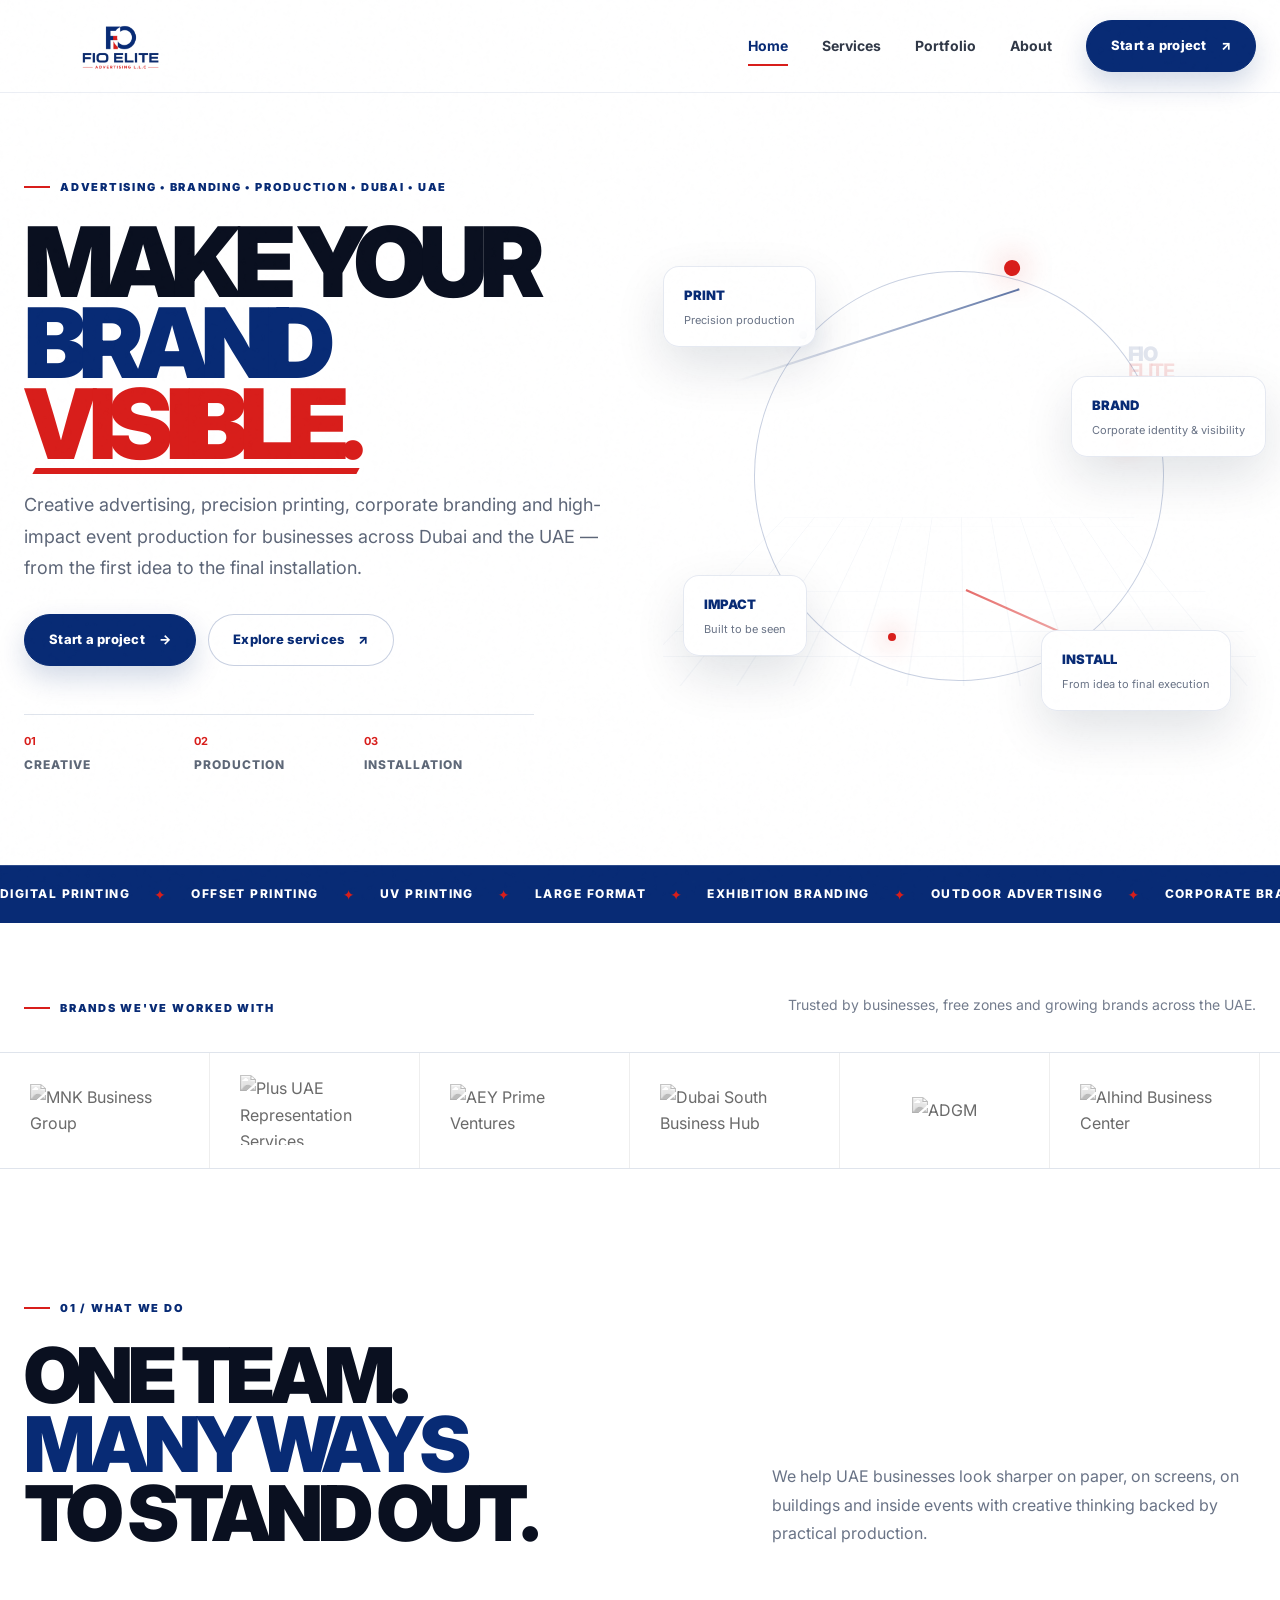
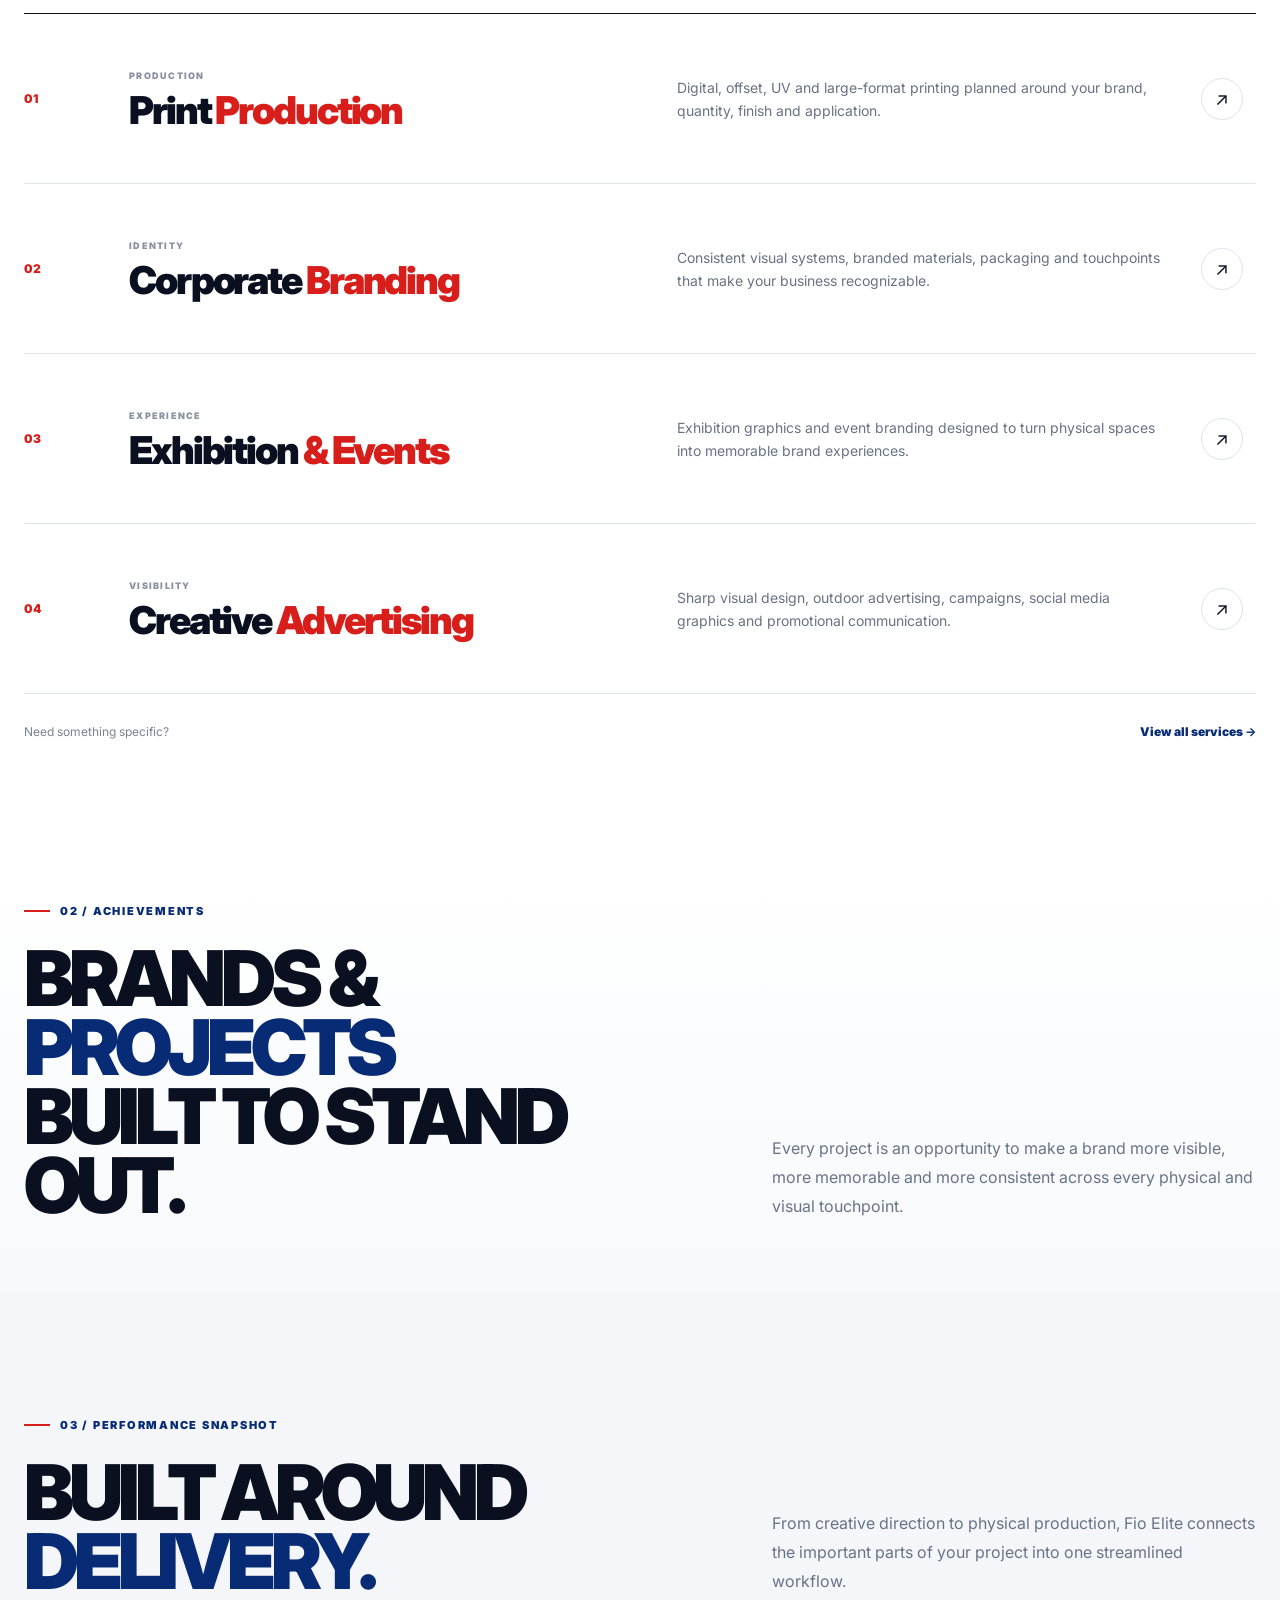
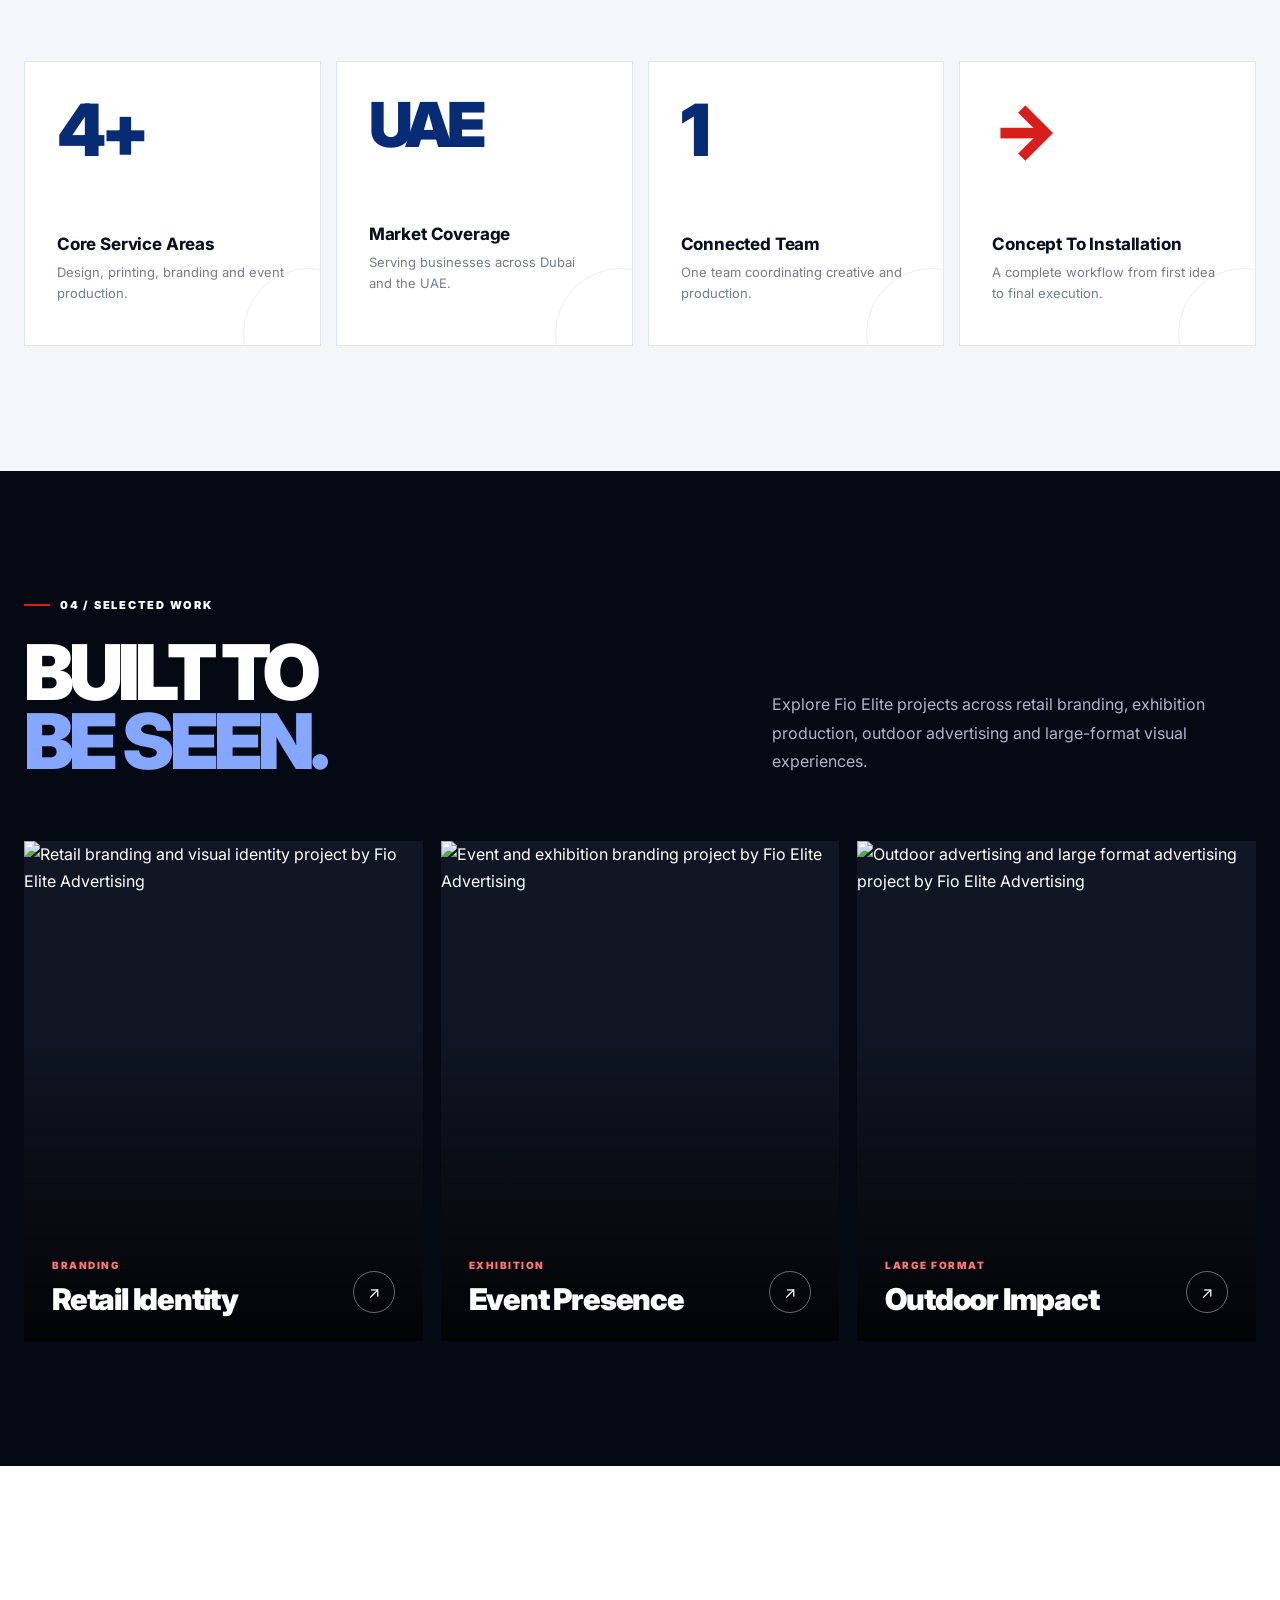
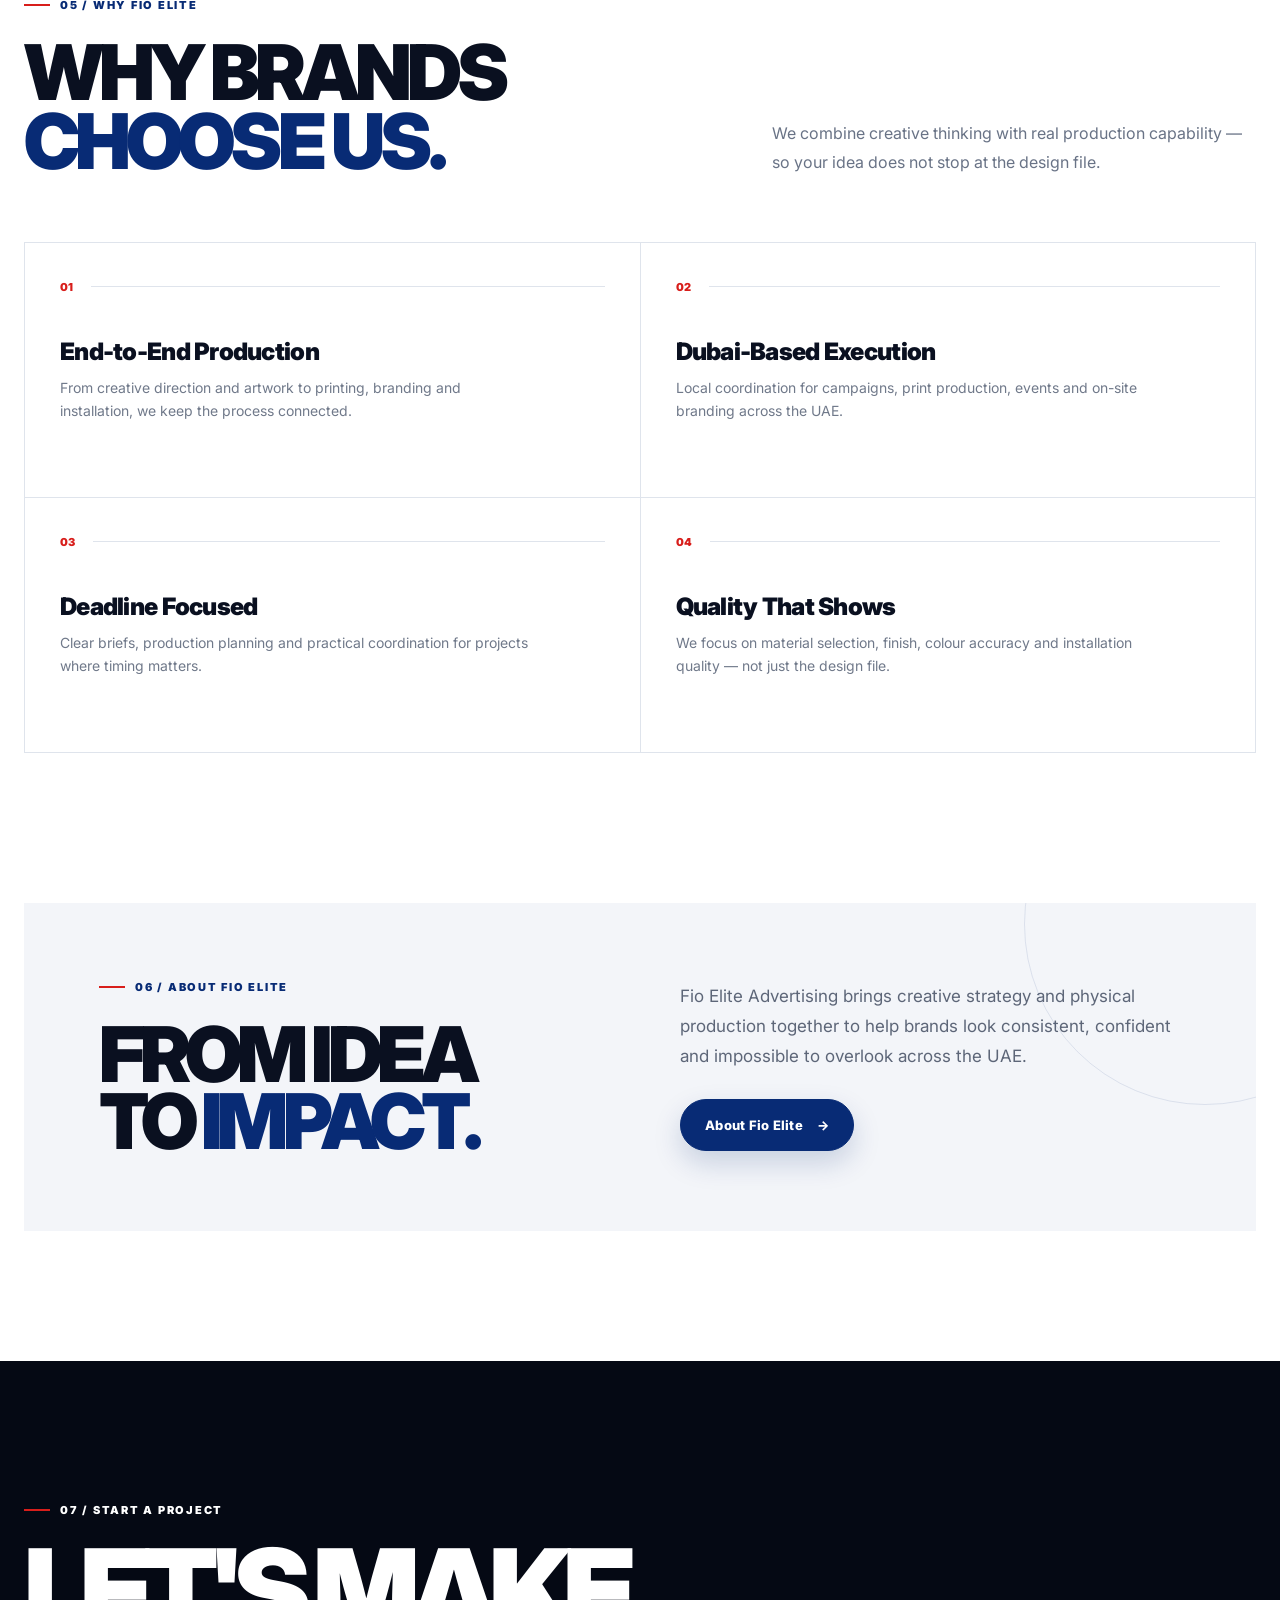
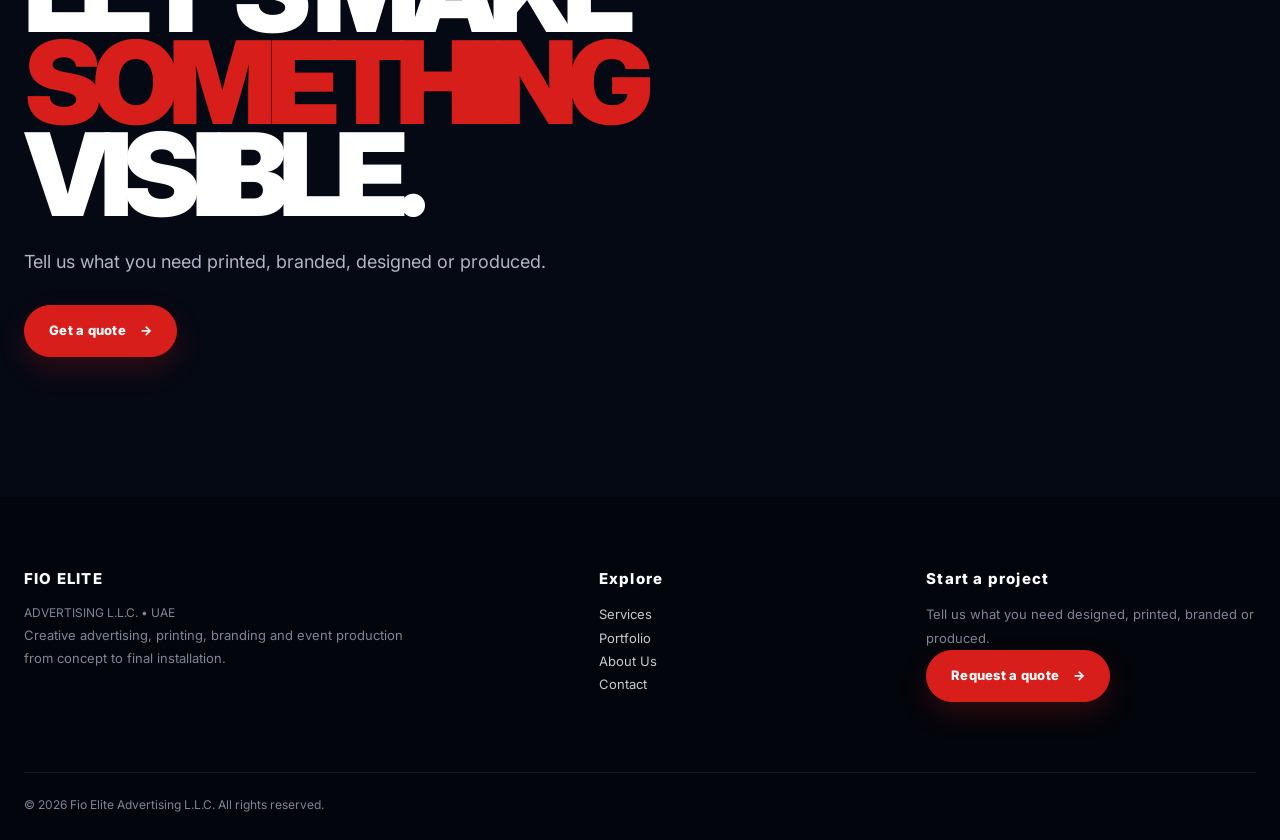
==== Fio-elite website/index.html @ 24b85be4 "Initial website upload" ====
<!doctype html>
<html lang="en">
<head>
  <meta charset="utf-8">
  <meta name="viewport" content="width=device-width, initial-scale=1">
  <title>Fio Elite Advertising | Advertising & Printing Agency in Dubai, UAE</title>
  <meta name="description" content="Fio Elite Advertising provides creative advertising, digital and offset printing, corporate branding, exhibition branding, large-format production and visual design across Dubai and the UAE.">
  <meta name="robots" content="index,follow">
  <link rel="canonical" href="https://www.fioelite.com/home.html">
  <meta property="og:type" content="website">
  <meta property="og:title" content="Fio Elite Advertising | Advertising & Printing Agency in Dubai, UAE">
  <meta property="og:description" content="Creative advertising, printing, corporate branding, exhibition branding and visual production across Dubai and the UAE.">
  <meta property="og:url" content="https://www.fioelite.com/home.html">
  <meta property="og:image" content="https://www.fioelite.com/assets/fio-elite-logo.png">
  <meta name="twitter:card" content="summary_large_image">
  <link rel="preconnect" href="https://fonts.googleapis.com">
  <link rel="preconnect" href="https://fonts.gstatic.com" crossorigin>
  <link href="https://fonts.googleapis.com/css2?family=Inter:wght@400;500;600;700;800;900&display=swap" rel="stylesheet">
  <link rel="stylesheet" href="css/style.css">

  <script type="application/ld+json">
  {
    "@context":"https://schema.org",
    "@type":"LocalBusiness",
    "name":"Fio Elite Advertising L.L.C.",
    "description":"Advertising, branding, printing and event production services for businesses in Dubai and across the UAE.",
    "image":"https://www.fioelite.com/assets/fio-elite-logo.png",
    "url":"https://www.fioelite.com",
    "address":{"@type":"PostalAddress","addressLocality":"Dubai","addressCountry":"AE"}
  }
  </script>
</head>

<body>
<div class="page-noise" aria-hidden="true"></div>

<header class="site-header">
  <div class="container nav">
    <a href="home.html" class="logo-link" aria-label="Fio Elite Advertising home">
      <img src="source/fio-elite-logo.png" class="logo" alt="Fio Elite Advertising L.L.C. logo" width="260" height="150">
    </a>

    <nav class="navlinks" aria-label="Main navigation">
      <a href="home.html" class="active">Home</a>
      <a href="services.html">Services</a>
      <a href="portfolio.html">Portfolio</a>
      <a href="about.html">About</a>
      <a class="btn btn-blue nav-cta" href="contact.html">Start a project <span>↗</span></a>
    </nav>

    <button class="menu" aria-label="Toggle navigation" aria-expanded="false">☰</button>
  </div>
</header>

<main>

<!-- HERO -->
<section class="hero container">
  <div class="hero-copy reveal">
    <div class="eyebrow"><span></span> Advertising • Branding • Production • Dubai • UAE</div>
    <h1>
      MAKE YOUR<br>
      <span class="word-blue">BRAND</span>
      <span class="word-red">VISIBLE.</span>
    </h1>
    <p class="lead">
      Creative advertising, precision printing, corporate branding and
      high-impact event production for businesses across Dubai and the UAE —
      from the first idea to the final installation.
    </p>
    <div class="actions">
      <a class="btn btn-blue" href="contact.html">Start a project <span>→</span></a>
      <a class="btn btn-outline" href="services.html">Explore services <span>↗</span></a>
    </div>
    <div class="hero-meta">
      <div><strong>01</strong><span>Creative</span></div>
      <div><strong>02</strong><span>Production</span></div>
      <div><strong>03</strong><span>Installation</span></div>
    </div>
  </div>

  <!-- Original hero visual structure from the supplied ZIP, with the blue orb removed -->
  <div class="hero-visual reveal" aria-label="Fio Elite advertising visual">
    <div class="hero-motion" aria-hidden="true">
      <span class="motion-grid"></span>
      <span class="motion-line line-a"></span>
      <span class="motion-line line-b"></span>
      <span class="motion-dot dot-a"></span>
      <span class="motion-dot dot-b"></span>
      <span class="motion-dot dot-c"></span>
      <span class="motion-word">FIO<br><b>ELITE</b></span>
    </div>
    <div class="ring"></div>
    <div class="float f1"><strong>PRINT</strong><small>Precision production</small></div>
    <div class="float f2"><strong>BRAND</strong><small>Corporate identity &amp; visibility</small></div>
    <div class="float f3"><strong>IMPACT</strong><small>Built to be seen</small></div>
    <div class="float f4"><strong>INSTALL</strong><small>From idea to final execution</small></div>
  </div>
</section>

<!-- MARQUEE -->
<div class="marquee" aria-hidden="true">
  <div class="track">
    Digital Printing <i>✦</i> Offset Printing <i>✦</i> UV Printing <i>✦</i>
    Large Format <i>✦</i> Exhibition Branding <i>✦</i> Outdoor Advertising <i>✦</i>
    Corporate Branding <i>✦</i> Creative Design <i>✦</i>
    Digital Printing <i>✦</i> Offset Printing <i>✦</i> UV Printing <i>✦</i>
    Large Format <i>✦</i> Exhibition Branding <i>✦</i> Outdoor Advertising <i>✦</i>
    Corporate Branding <i>✦</i> Creative Design <i>✦</i>
  </div>
</div>

<!-- CLIENT LOGOS -->
<section class="clients-section">
  <div class="container">
    <div class="clients-heading reveal">
      <div class="eyebrow"><span></span> Brands we've worked with</div>
      <p>Trusted by businesses, free zones and growing brands across the UAE.</p>
    </div>
  </div>

  <div class="logo-marquee">
    <div class="logo-track">
      <div class="client-logo"><img src="assets/logos/Mnk-business.png" alt="MNK Business Group"></div>
      <div class="client-logo"><img src="assets/logos/Plus-uae.png" alt="Plus UAE Representation Services"></div>
      <div class="client-logo"><img src="assets/logos/prime-ventures.png" alt="AEY Prime Ventures"></div>
      <div class="client-logo"><img src="assets/logos/South-Hub.png" alt="Dubai South Business Hub"></div>
      <div class="client-logo"><img src="assets/logos/adgm.png" alt="ADGM"></div>
      <div class="client-logo"><img src="assets/logos/alhind.png" alt="Alhind Business Center"></div>
      <div class="client-logo"><img src="assets/logos/Altawar.png" alt="Shams Altawar Business Services"></div>
      <div class="client-logo"><img src="assets/logos/Anc.webp" alt="Ajman Nuventures Center Free Zone"></div>
      <div class="client-logo"><img src="assets/logos/Alpha.webp" alt="Alpha Vision Project Management"></div>
      <div class="client-logo"><img src="assets/logos/jafza.jpeg" alt="Jebel Ali Free Zone"></div>
      <div class="client-logo"><img src="assets/logos/KNZ-Solutions.jpg" alt="KNZ Solutions"></div>

      <!-- Duplicate for seamless animation -->
      <div class="client-logo"><img src="assets/logos/Mnk-business.png" alt=""></div>
      <div class="client-logo"><img src="assets/logos/Plus-uae.png" alt=""></div>
      <div class="client-logo"><img src="assets/logos/prime-ventures.png" alt=""></div>
      <div class="client-logo"><img src="assets/logos/South-Hub.png" alt=""></div>
      <div class="client-logo"><img src="assets/logos/adgm.png" alt=""></div>
      <div class="client-logo"><img src="assets/logos/alhind.png" alt=""></div>
      <div class="client-logo"><img src="assets/logos/Altawar.png" alt=""></div>
      <div class="client-logo"><img src="assets/logos/Anc.webp" alt=""></div>
      <div class="client-logo"><img src="assets/logos/Alpha.webp" alt=""></div>
      <div class="client-logo"><img src="assets/logos/jafza.jpeg" alt=""></div>
      <div class="client-logo"><img src="assets/logos/KNZ-Solutions.jpg" alt=""></div>
    </div>
  </div>
</section>

<!-- SERVICES -->
<section class="services-section container section-space">
  <div class="section-head reveal">
    <div>
      <div class="eyebrow"><span></span> 01 / What we do</div>
      <h2>ONE TEAM.<br><span class="blue">MANY WAYS</span><br>TO STAND OUT.</h2>
    </div>
    <p>We help UAE businesses look sharper on paper, on screens, on buildings and inside events with creative thinking backed by practical production.</p>
  </div>

  <div class="services-list">
    <a class="service-row reveal" href="services.html">
      <span class="service-number">01</span>
      <div class="service-title"><small>Production</small><h3>Print <em>Production</em></h3></div>
      <p>Digital, offset, UV and large-format printing planned around your brand, quantity, finish and application.</p>
      <span class="service-arrow">↗</span>
    </a>
    <a class="service-row reveal" href="services.html">
      <span class="service-number">02</span>
      <div class="service-title"><small>Identity</small><h3>Corporate <em>Branding</em></h3></div>
      <p>Consistent visual systems, branded materials, packaging and touchpoints that make your business recognizable.</p>
      <span class="service-arrow">↗</span>
    </a>
    <a class="service-row reveal" href="services.html">
      <span class="service-number">03</span>
      <div class="service-title"><small>Experience</small><h3>Exhibition <em>& Events</em></h3></div>
      <p>Exhibition graphics and event branding designed to turn physical spaces into memorable brand experiences.</p>
      <span class="service-arrow">↗</span>
    </a>
    <a class="service-row reveal" href="services.html">
      <span class="service-number">04</span>
      <div class="service-title"><small>Visibility</small><h3>Creative <em>Advertising</em></h3></div>
      <p>Sharp visual design, outdoor advertising, campaigns, social media graphics and promotional communication.</p>
      <span class="service-arrow">↗</span>
    </a>
  </div>

  <div class="services-bottom reveal">
    <span>Need something specific?</span>
    <a href="services.html">View all services <strong>→</strong></a>
  </div>
</section>

<!-- ACHIEVEMENTS -->
<section class="achievements-section">
  <div class="container">
    <div class="section-head achievement-heading reveal">
      <div>
        <div class="eyebrow"><span></span> 02 / Achievements</div>
        <h2>BRANDS &<br><span class="blue">PROJECTS</span><br>BUILT TO STAND OUT.</h2>
      </div>
      <p>Every project is an opportunity to make a brand more visible, more memorable and more consistent across every physical and visual touchpoint.</p>
    </div>
  </div>
</section>

<!-- PERFORMANCE -->
<section class="performance-section">
  <div class="container">
    <div class="performance-title reveal">
      <div>
        <div class="eyebrow"><span></span> 03 / Performance Snapshot</div>
        <h2>BUILT AROUND<br><span class="blue">DELIVERY.</span></h2>
      </div>
      <p>From creative direction to physical production, Fio Elite connects the important parts of your project into one streamlined workflow.</p>
    </div>

    <div class="performance-grid">
      <article class="stat-card reveal"><span class="stat-number" data-target="4" data-suffix="+">0</span><h3>Core Service Areas</h3><p>Design, printing, branding and event production.</p></article>
      <article class="stat-card reveal"><span class="stat-number text-stat">UAE</span><h3>Market Coverage</h3><p>Serving businesses across Dubai and the UAE.</p></article>
      <article class="stat-card reveal"><span class="stat-number" data-target="1">0</span><h3>Connected Team</h3><p>One team coordinating creative and production.</p></article>
      <article class="stat-card reveal"><span class="stat-number arrow-stat">→</span><h3>Concept To Installation</h3><p>A complete workflow from first idea to final execution.</p></article>
    </div>
  </div>
</section>

<!-- SELECTED WORK -->
<section class="dark selected-work-section">
  <div class="container">
    <div class="section-head reveal">
      <div>
        <div class="eyebrow red-eyebrow"><span></span> 04 / Selected work</div>
        <h2>BUILT TO<br><span class="light-blue">BE SEEN.</span></h2>
      </div>
      <p>Explore Fio Elite projects across retail branding, exhibition production, outdoor advertising and large-format visual experiences.</p>
    </div>

    <div class="grid-3">
      <a class="work work-image reveal" href="portfolio.html">
        <img src="assets/Reatail identity.jpg" alt="Retail branding and visual identity project by Fio Elite Advertising" loading="lazy">
        <div class="work-content"><small>Branding</small><h3>Retail Identity</h3><span>↗</span></div>
      </a>
      <a class="work work-image reveal" href="portfolio.html">
        <img src="assets/event presence.jpg" alt="Event and exhibition branding project by Fio Elite Advertising" loading="lazy">
        <div class="work-content"><small>Exhibition</small><h3>Event Presence</h3><span>↗</span></div>
      </a>
      <a class="work work-image reveal" href="portfolio.html">
        <img src="assets/out door presence.jpg" alt="Outdoor advertising and large format advertising project by Fio Elite Advertising" loading="lazy">
        <div class="work-content"><small>Large Format</small><h3>Outdoor Impact</h3><span>↗</span></div>
      </a>
    </div>
  </div>
</section>

<!-- WHY -->
<section class="why-section">
  <div class="container">
    <div class="section-head reveal">
      <div>
        <div class="eyebrow"><span></span> 05 / Why Fio Elite</div>
        <h2>WHY BRANDS<br><span class="blue">CHOOSE US.</span></h2>
      </div>
      <p>We combine creative thinking with real production capability — so your idea does not stop at the design file.</p>
    </div>

    <div class="why-grid">
      <article class="why-card reveal"><div class="why-top"><span class="why-index">01</span><span class="why-line"></span></div><h3>End-to-End Production</h3><p>From creative direction and artwork to printing, branding and installation, we keep the process connected.</p></article>
      <article class="why-card reveal"><div class="why-top"><span class="why-index">02</span><span class="why-line"></span></div><h3>Dubai-Based Execution</h3><p>Local coordination for campaigns, print production, events and on-site branding across the UAE.</p></article>
      <article class="why-card reveal"><div class="why-top"><span class="why-index">03</span><span class="why-line"></span></div><h3>Deadline Focused</h3><p>Clear briefs, production planning and practical coordination for projects where timing matters.</p></article>
      <article class="why-card reveal"><div class="why-top"><span class="why-index">04</span><span class="why-line"></span></div><h3>Quality That Shows</h3><p>We focus on material selection, finish, colour accuracy and installation quality — not just the design file.</p></article>
    </div>
  </div>
</section>

<!-- ABOUT -->
<section class="container about-section">
  <div class="about-band">
    <div class="reveal">
      <div class="eyebrow"><span></span> 06 / About Fio Elite</div>
      <h2>FROM IDEA<br>TO <span class="blue">IMPACT.</span></h2>
    </div>
    <div class="reveal">
      <p class="lead">Fio Elite Advertising brings creative strategy and physical production together to help brands look consistent, confident and impossible to overlook across the UAE.</p>
      <a class="btn btn-blue" href="about.html">About Fio Elite <span>→</span></a>
    </div>
  </div>
</section>

<!-- CTA -->
<section class="dark final-cta">
  <div class="container reveal">
    <div class="eyebrow red-eyebrow"><span></span> 07 / Start a project</div>
    <h2>LET'S MAKE<br><span class="red">SOMETHING</span><br>VISIBLE.</h2>
    <p class="lead">Tell us what you need printed, branded, designed or produced.</p>
    <a class="btn btn-red" href="contact.html">Get a quote <span>→</span></a>
  </div>
</section>

</main>

<footer>
  <div class="container foot">
    <div>
      <h3>FIO ELITE</h3>
      <div class="muted">ADVERTISING L.L.C. • UAE</div>
      <p class="muted">Creative advertising, printing, branding and event production from concept to final installation.</p>
    </div>
    <div>
      <h3>Explore</h3>
      <p>
        <a href="services.html">Services</a><br>
        <a href="portfolio.html">Portfolio</a><br>
        <a href="about.html">About Us</a><br>
        <a href="contact.html">Contact</a>
      </p>
    </div>
    <div>
      <h3>Start a project</h3>
      <p class="muted">Tell us what you need designed, printed, branded or produced.</p>
      <a class="btn btn-red" href="contact.html">Request a quote <span>→</span></a>
    </div>
  </div>
  <div class="container footer-bottom">
    <div class="muted">© 2026 Fio Elite Advertising L.L.C. All rights reserved.</div>
  </div>
</footer>

<script src="js/main.js"></script>
</body>
</html>
---- Fio-elite website/css/style.css ----
/* =========================================================
   FIO ELITE ADVERTISING — GLOBAL DESIGN SYSTEM
   This file is the single source of truth for brand colors,
   typography, buttons, header, footer, container width and
   spacing. It is loaded first on every page of the site.
   Page-specific stylesheets (about.css, portfolio.css,
   services.css, contact.css) add ONLY layout that is unique
   to that page and must not redeclare tokens, reset, header,
   nav, buttons or footer — all of that lives here so every
   page looks and behaves like the same website.
   Brand reference: Home page.
========================================================= */


/* =========================================================
   DESIGN TOKENS
========================================================= */

:root{

  /* ---- brand colors (sourced from the Home page) ---- */
  --blue:#082B75;          /* primary */
  --blue-2:#0d3c98;        /* primary hover / darker */
  --red:#D81E1B;           /* secondary / accent */
  --red-2:#b81613;         /* secondary hover / darker */
  --ink:#0a1020;           /* body text */
  --muted:#687083;         /* muted / secondary text */
  --line:#dfe4ec;          /* borders / dividers */
  --soft:#f5f7fb;          /* light section background */
  --white:#fff;
  --dark:#050914;          /* dark section / footer background */

  /* ---- layout ---- */
  --max:1240px;             /* container width */
  --radius:22px;            /* card radius */
  --radius-pill:999px;      /* button / pill radius */
  --ease:cubic-bezier(.2,.8,.2,1);
  --shadow:0 25px 70px rgba(8,43,117,.13);

  /* ---- aliases used by the page-specific stylesheets —
     do not remove: about.css / portfolio.css / services.css
     reference these names ---- */
  --navy:var(--dark);
  --paper:var(--soft);
  --container:var(--max);

  /* ---- named tokens (design-system spec) ---- */
  --primary-color:var(--blue);
  --secondary-color:var(--red);
  --accent-color:var(--red);
  --text-color:var(--ink);
  --muted-color:var(--muted);
  --background-color:var(--white);
  --border-color:var(--line);
  --container-width:var(--max);
  --button-radius:var(--radius-pill);

  /* ---- typography ---- */
  --font-family:Inter,ui-sans-serif,system-ui,-apple-system,BlinkMacSystemFont,"Segoe UI",sans-serif;

  /* Fluid clamp() is used instead of fixed breakpoint swaps so
     type scales smoothly between the desktop and mobile figures
     below, rather than jumping at one pixel value. */
  --font-h1-desktop:clamp(62px,7.6vw,112px);
  --font-h2-desktop:clamp(44px,6vw,82px);
  --font-h3-desktop:24px;
  --font-h1-mobile:clamp(46px,15vw,62px);
  --font-h2-mobile:clamp(34px,11vw,44px);
  --font-h3-mobile:21px;

  --font-body:16px;
  --font-body-mobile:15px;
  --font-lead:18px;

  --font-weight-heading:900;
  --font-weight-subhead:750;
  --font-weight-body:400;
  --font-weight-button:800;
}


/* =========================================================
   RESET
========================================================= */

*{box-sizing:border-box}
html{scroll-behavior:smooth}
body{
  margin:0;
  font-family:var(--font-family);
  font-size:var(--font-body);
  font-weight:var(--font-weight-body);
  color:var(--text-color);
  background:#fff;
  line-height:1.65;
  overflow-x:hidden;
}
body:has(.navlinks.open){overflow:hidden}
img{max-width:100%;display:block}
a{color:inherit;text-decoration:none}
button{font:inherit}


/* =========================================================
   BASE TYPOGRAPHY
   Applies everywhere a heading or paragraph has no more
   specific component class, so every page — including ones
   with light custom CSS — inherits the same type hierarchy.
========================================================= */

h1,h2,h3,h4,h5,h6{margin:0 0 .3em;font-weight:var(--font-weight-heading);line-height:.95;letter-spacing:-.03em}
h1{font-size:var(--font-h1-desktop)}
h2{font-size:var(--font-h2-desktop)}
h3{font-size:var(--font-h3-desktop);font-weight:var(--font-weight-subhead);letter-spacing:-.01em}
p{margin:0 0 1em;color:var(--text-color)}
@media(max-width:760px){
  h1{font-size:var(--font-h1-mobile)}
  h2{font-size:var(--font-h2-mobile)}
  h3{font-size:var(--font-h3-mobile)}
  body{font-size:var(--font-body-mobile)}
}


/* =========================================================
   CONTAINER
========================================================= */

.container{width:min(calc(100% - 48px),var(--max));margin:auto}
.page-noise{
  position:fixed;inset:0;pointer-events:none;z-index:9999;opacity:.025;
  background-image:url("data:image/svg+xml,%3Csvg viewBox='0 0 180 180' xmlns='http://www.w3.org/2000/svg'%3E%3Cfilter id='n'%3E%3CfeTurbulence type='fractalNoise' baseFrequency='.8' numOctaves='3' stitchTiles='stitch'/%3E%3C/filter%3E%3Crect width='100%25' height='100%25' filter='url(%23n)' opacity='.35'/%3E%3C/svg%3E");
}


/* =========================================================
   HEADER / NAVIGATION
   Identical on every page: 92px height, same logo size, same
   link styling, same "Start a project" CTA, same mobile menu.
========================================================= */

.site-header{
  position:relative;z-index:100;
  background:rgba(255,255,255,.88);
  backdrop-filter:blur(16px);
  border-bottom:1px solid rgba(8,43,117,.08);
}
.nav{height:92px;display:flex;align-items:center;justify-content:space-between;gap:30px}
.logo-link,.nav>a:first-child{display:flex;align-items:center}
.logo{width:190px;height:auto;object-fit:contain}
.navlinks{display:flex;align-items:center;gap:34px;font-size:14px;font-weight:700}
.navlinks>a:not(.btn){position:relative;padding:10px 0;color:#303847}
.navlinks>a:not(.btn)::after{
  content:"";position:absolute;left:0;bottom:2px;width:0;height:2px;
  background:var(--red);transition:.35s var(--ease)
}
.navlinks>a:not(.btn):hover::after,
.navlinks>a.active::after,
.navlinks>a[aria-current="page"]::after{width:100%}
.navlinks>a.active,
.navlinks>a[aria-current="page"]{color:var(--blue)}
.menu{display:none;border:0;background:none;font-size:28px;color:var(--blue);cursor:pointer}
/* Legacy 3-span hamburger markup (used on a couple of pages) rendered the same way as the ☰ glyph */
.menu span{display:block;width:22px;height:2px;margin:5px 0;background:var(--blue)}


/* =========================================================
   BUTTONS
   One button system, reused everywhere: .btn + a color
   modifier. Same height, padding, radius, weight and motion
   on every page.
========================================================= */

.btn{
  display:inline-flex;align-items:center;justify-content:center;gap:14px;
  min-height:52px;padding:0 24px;border:1px solid rgba(8,43,117,.22);
  border-radius:var(--radius-pill) !important;
  font-family:var(--font-family);
  font-weight:var(--font-weight-button);font-size:13px;letter-spacing:.02em;
  transition:transform .3s var(--ease),box-shadow .3s var(--ease),background .3s var(--ease),color .3s var(--ease);
  cursor:pointer;
}
.btn span{transition:transform .3s var(--ease)}
.btn:hover{transform:translateY(-3px)}
.btn:hover span{transform:translateX(4px)}
.btn-blue{background:var(--blue);color:#fff;border-color:var(--blue);box-shadow:0 12px 28px rgba(8,43,117,.18);border-radius:var(--radius-pill) !important}
.btn-blue:hover{background:var(--blue-2);box-shadow:0 18px 35px rgba(8,43,117,.24)}
.btn-red{background:var(--red);color:#fff;border-color:var(--red);box-shadow:0 12px 28px rgba(216,30,27,.2);border-radius:var(--radius-pill) !important}
.btn-red:hover{background:var(--red-2);box-shadow:0 18px 35px rgba(216,30,27,.24)}
.btn-outline{background:#fff;color:var(--blue);border-radius:var(--radius-pill) !important}
.btn-outline:hover{background:var(--blue);color:#fff}
.btn-white{background:#fff;color:var(--blue);border-color:#fff}
.btn-white:hover{background:var(--red);color:#fff;border-color:var(--red)}
.nav-cta{border-radius:var(--radius-pill) !important}
/* .nav-cta on its own (no .btn) styled as the primary CTA so older markup still matches the system */
a.nav-cta:not(.btn){
  display:inline-flex;align-items:center;justify-content:center;gap:10px;
  min-height:44px;padding:0 20px;background:var(--blue);color:#fff;
  border-radius:var(--radius-pill);font-weight:var(--font-weight-button);font-size:13px;
  transition:transform .3s var(--ease),background .3s var(--ease);
}
a.nav-cta:not(.btn):hover{background:var(--blue-2);transform:translateY(-2px)}


/* =========================================================
   COMMON
========================================================= */

.eyebrow{
  display:flex;align-items:center;gap:10px;
  color:var(--blue);font-size:11px;font-weight:900;letter-spacing:.16em;text-transform:uppercase
}
.eyebrow>span{display:inline-block;width:26px;height:2px;background:var(--red)}
.red-eyebrow{color:#fff}
.red-eyebrow>span{background:var(--red)}
.lead{font-size:var(--font-lead);line-height:1.75;color:#5d6678}
.blue{color:var(--blue)}
.red{color:var(--red)}
.light-blue{color:#86a7ff}
.dark{background:var(--dark);color:#fff}
.section-space{padding:130px 0}
.section-head,.performance-title{
  display:grid;grid-template-columns:1.05fr .75fr;gap:70px;align-items:end;margin-bottom:65px
}
.section-head h2,.performance-title h2{
  font-size:var(--font-h2-desktop);line-height:.9;letter-spacing:-.065em;margin:24px 0 0;font-weight:950
}
.section-head>p,.performance-title>p{font-size:16px;line-height:1.8;color:#697386;max-width:520px;margin:0}


/* =========================================================
   HERO (Home page)
========================================================= */

.hero{
  min-height:720px;
  padding-top:85px;padding-bottom:90px;
  display:grid;grid-template-columns:1fr 1fr;align-items:center;gap:45px;
}
.hero-copy{position:relative;z-index:4}
.hero h1{
  margin:26px 0 25px;
  font-size:var(--font-h1-desktop);
  line-height:.83;letter-spacing:-.085em;font-weight:950
}
.word-blue{color:var(--blue)}
.word-red{
  color:var(--red);
  position:relative;display:inline-block
}
.word-red::after{
  content:"";position:absolute;left:3%;right:0;bottom:-10px;height:6px;
  background:var(--red);transform:skewX(-28deg);transform-origin:left;
  animation:underlineIn 1s .8s var(--ease) both
}
.hero .lead{max-width:650px;margin:0 0 30px}
.actions{display:flex;gap:12px;flex-wrap:wrap}
.hero-meta{display:flex;gap:0;margin-top:48px;border-top:1px solid var(--line);max-width:510px}
.hero-meta div{flex:1;padding:17px 18px 0 0;display:flex;flex-direction:column;gap:5px}
.hero-meta strong{color:var(--red);font-size:11px}
.hero-meta span{font-size:12px;font-weight:800;color:#5e6878;text-transform:uppercase;letter-spacing:.08em}

/* ORIGINAL HERO VISUAL + ANIMATION */
.hero-visual{min-height:500px;position:relative;display:flex;align-items:center;justify-content:center;overflow:visible}
.ring{position:absolute;width:410px;height:410px;border:1px solid rgba(8,43,117,.22);border-radius:50%;transform:rotate(-25deg);animation:ringRotate 16s linear infinite}
.ring::after{content:"";position:absolute;width:16px;height:16px;top:30px;right:60px;background:var(--red);border-radius:50%;box-shadow:0 0 30px rgba(216,30,27,.5);animation:pulseDot 2s ease-in-out infinite}
.float{position:absolute;padding:18px 20px;background:rgba(255,255,255,.94);border:1px solid rgba(8,43,117,.10);border-radius:16px;box-shadow:0 20px 50px rgba(8,21,47,.12);backdrop-filter:blur(10px);max-width:210px;z-index:3;animation:floatCard 5s ease-in-out infinite}
.float strong{display:block;font-size:13px;font-weight:900;margin-bottom:5px;color:var(--blue)}
.float small{display:block;color:#697386;font-size:11px;line-height:1.5}
.f1{top:40px;left:0;animation-delay:0s}.f2{top:150px;right:-10px;animation-delay:1s}.f3{bottom:70px;left:20px;animation-delay:2s}.f4{bottom:15px;right:25px;animation-delay:3s}
.hero-motion{position:absolute;inset:0;overflow:hidden;pointer-events:none;z-index:1}
.motion-grid{position:absolute;inset:8%;opacity:.45;background-image:linear-gradient(rgba(8,43,117,.08) 1px,transparent 1px),linear-gradient(90deg,rgba(8,43,117,.08) 1px,transparent 1px);background-size:42px 42px;transform:perspective(500px) rotateX(55deg) scale(1.35);transform-origin:center bottom;animation:gridMove 8s linear infinite}
.motion-line{position:absolute;height:2px;transform-origin:left center;opacity:.65}.line-a{width:300px;left:12%;top:31%;background:linear-gradient(90deg,transparent,var(--blue));transform:rotate(-18deg);animation:lineSweep 5s ease-in-out infinite}.line-b{width:260px;right:5%;bottom:27%;background:linear-gradient(90deg,var(--red),transparent);transform:rotate(24deg);animation:lineSweep 6s 1s ease-in-out infinite reverse}
.motion-dot{position:absolute;width:8px;height:8px;border-radius:50%;box-shadow:0 0 24px currentColor}.dot-a{left:23%;top:21%;color:var(--blue);background:var(--blue);animation:dotFloat 4s ease-in-out infinite}.dot-b{right:21%;top:42%;color:var(--red);background:var(--red);animation:dotFloat 5s 1s ease-in-out infinite reverse}.dot-c{left:38%;bottom:17%;color:var(--red);background:var(--red);animation:dotFloat 4.5s 2s ease-in-out infinite}
.motion-word{position:absolute;right:14%;top:24%;font-size:20px;line-height:.82;font-weight:900;letter-spacing:-.08em;color:rgba(8,43,117,.12);animation:wordFloat 5s ease-in-out infinite}.motion-word b{color:rgba(216,30,27,.14)}
@keyframes ringRotate{from{transform:rotate(0deg)}to{transform:rotate(360deg)}}
@keyframes floatCard{0%,100%{transform:translateY(0)}50%{transform:translateY(-9px)}}
@keyframes pulseDot{0%,100%{transform:scale(1);opacity:.8}50%{transform:scale(1.35);opacity:1}}
@keyframes gridMove{0%{background-position:0 0,0 0}100%{background-position:0 42px,42px 0}}
@keyframes lineSweep{0%,100%{opacity:.15;transform:translateX(-18px) rotate(-18deg)}50%{opacity:.85;transform:translateX(18px) rotate(-18deg)}}
@keyframes dotFloat{0%,100%{transform:translate(0,0)}50%{transform:translate(12px,-16px)}}
@keyframes wordFloat{0%,100%{transform:translateY(0) rotate(-4deg)}50%{transform:translateY(-12px) rotate(3deg)}}


/* =========================================================
   MARQUEE
========================================================= */

.marquee{overflow:hidden;background:var(--blue);color:#fff;padding:17px 0;border-top:1px solid rgba(255,255,255,.15)}
.track{width:max-content;display:flex;align-items:center;gap:24px;font-size:12px;font-weight:800;letter-spacing:.12em;text-transform:uppercase;animation:marquee 32s linear infinite}
.track i{font-style:normal;color:var(--red);font-size:14px}


/* =========================================================
   CLIENTS
========================================================= */

.clients-section{padding:70px 0 0;overflow:hidden}
.clients-heading{display:flex;align-items:end;justify-content:space-between;gap:30px;margin-bottom:35px}
.clients-heading p{max-width:490px;margin:0;color:#737c8d;line-height:1.7;font-size:14px}
.logo-marquee{overflow:hidden;border-top:1px solid var(--line);border-bottom:1px solid var(--line);background:#fff}
.logo-track{display:flex;width:max-content;animation:logoMarquee 42s linear infinite}
.client-logo{
  width:210px;height:115px;padding:22px 30px;border-right:1px solid var(--line);
  display:flex;align-items:center;justify-content:center;
  filter:grayscale(1);opacity:.62;transition:.4s var(--ease);background:#fff
}
.client-logo:hover{filter:grayscale(0);opacity:1;transform:scale(1.03)}
.client-logo img{max-width:150px;max-height:70px;width:auto;height:auto;object-fit:contain}


/* =========================================================
   SERVICES (Home page list)
========================================================= */

.services-list{border-top:1px solid var(--ink)}
.service-row{
  min-height:170px;border-bottom:1px solid var(--line);
  display:grid;grid-template-columns:75px 1.05fr 1fr 55px;gap:30px;align-items:center;
  position:relative;overflow:hidden;transition:.45s var(--ease)
}
.service-row::before{
  content:"";position:absolute;inset:0;background:var(--blue);transform:translateY(101%);
  transition:.5s var(--ease);z-index:-1
}
.service-row:hover{color:#fff;padding-left:20px;padding-right:20px}
.service-row:hover::before{transform:translateY(0)}
.service-row:hover p{color:rgba(255,255,255,.75)}
.service-row:hover .service-number,.service-row:hover .service-title small{color:#fff}
.service-row:hover .service-arrow{background:var(--red);border-color:var(--red);color:#fff;transform:rotate(45deg)}
.service-number{font-size:12px;font-weight:900;color:var(--red)}
.service-title small{display:block;text-transform:uppercase;letter-spacing:.14em;font-size:9px;color:#8a92a1;font-weight:900;margin-bottom:8px}
.service-title h3{font-size:clamp(28px,3vw,43px);margin:0;letter-spacing:-.055em;font-weight:900}
.service-title em{font-style:normal;color:var(--red)}
.service-row:hover .service-title em{color:#fff}
.service-row p{font-size:14px;line-height:1.65;color:#687284;margin:0;transition:.4s}
.service-arrow{
  width:42px;height:42px;border:1px solid var(--line);display:grid;place-items:center;
  border-radius:50%;font-size:18px;transition:.4s var(--ease)
}
.services-bottom{display:flex;justify-content:space-between;align-items:center;padding-top:28px;color:#7a8392;font-size:12px}
.services-bottom a{color:var(--blue);font-weight:900}


/* =========================================================
   ACHIEVEMENTS
========================================================= */

.achievements-section{padding:30px 0 70px;background:linear-gradient(#fff,#f7f9fc)}
.achievement-heading{margin-bottom:0}


/* =========================================================
   PERFORMANCE
========================================================= */

.performance-section{padding:125px 0;background:#f4f6fa}
.performance-grid{display:grid;grid-template-columns:repeat(4,1fr);gap:15px}
.stat-card{min-height:285px;background:#fff;padding:32px;border:1px solid #e2e6ed;position:relative;overflow:hidden}
.stat-card::after{
  content:"";position:absolute;width:130px;height:130px;border-radius:50%;
  border:1px solid rgba(8,43,117,.08);right:-55px;bottom:-55px
}
.stat-number{display:block;color:var(--blue);font-size:72px;font-weight:950;letter-spacing:-.08em;line-height:1;margin-bottom:70px}
.text-stat{font-size:62px}
.arrow-stat{color:var(--red)}
.stat-card h3{font-size:17px;margin:0 0 10px;font-weight:750}
.stat-card p{color:#737d8e;font-size:13px;line-height:1.65;margin:0;max-width:230px}


/* =========================================================
   WORK
========================================================= */

.selected-work-section{padding:125px 0}
.selected-work-section .section-head>p{color:#aeb6c7}
.grid-3{display:grid;grid-template-columns:repeat(3,1fr);gap:18px}
.work{position:relative;min-height:500px;overflow:hidden;background:#101624}
.work img{width:100%;height:100%;object-fit:cover;position:absolute;inset:0;transition:transform .8s var(--ease),filter .6s}
.work::after{content:"";position:absolute;inset:0;background:linear-gradient(transparent 35%,rgba(0,0,0,.85));z-index:1}
.work:hover img{transform:scale(1.07);filter:saturate(1.1)}
.work-content{position:absolute;left:28px;right:28px;bottom:28px;z-index:2}
.work-content small{color:#ff7773;text-transform:uppercase;font-size:10px;font-weight:900;letter-spacing:.15em}
.work-content h3{font-size:30px;letter-spacing:-.04em;margin:8px 0 0;font-weight:900}
.work-content>span{position:absolute;right:0;bottom:0;width:42px;height:42px;border:1px solid rgba(255,255,255,.4);border-radius:50%;display:grid;place-items:center;transition:.3s}
.work:hover .work-content>span{background:var(--red);border-color:var(--red);transform:rotate(45deg)}


/* =========================================================
   WHY
========================================================= */

.why-section{padding:130px 0}
.why-grid{display:grid;grid-template-columns:repeat(2,1fr);border-top:1px solid var(--line);border-left:1px solid var(--line)}
.why-card{padding:35px;border-right:1px solid var(--line);border-bottom:1px solid var(--line);min-height:255px;transition:.4s var(--ease)}
.why-card:hover{background:#f7f9fc;transform:translateY(-4px)}
.why-top{display:flex;align-items:center;gap:18px;margin-bottom:45px}
.why-index{font-size:11px;font-weight:900;color:var(--red)}
.why-line{height:1px;background:var(--line);flex:1}
.why-card h3{font-size:24px;letter-spacing:-.03em;margin:0 0 12px;font-weight:900}
.why-card p{color:#70798a;line-height:1.7;font-size:14px;max-width:470px;margin:0}


/* =========================================================
   ABOUT BAND (Home page)
========================================================= */

.about-section{padding:20px 0 130px}
.about-band{
  background:#f3f5f9;padding:75px;
  display:grid;grid-template-columns:1fr 1fr;gap:80px;align-items:center;
  position:relative;overflow:hidden
}
.about-band::before{content:"";position:absolute;width:360px;height:360px;border:1px solid rgba(8,43,117,.1);border-radius:50%;right:-130px;top:-160px}
.about-band h2{font-size:clamp(48px,6vw,80px);line-height:.88;letter-spacing:-.07em;margin:25px 0 0;font-weight:900}
.about-band .lead{font-size:17px;margin:0 0 28px}


/* =========================================================
   CTA
========================================================= */

.final-cta{padding:140px 0}
.final-cta h2{font-size:clamp(58px,9vw,130px);line-height:.8;letter-spacing:-.085em;margin:25px 0;font-weight:900}
.final-cta .lead{color:#aeb6c7;max-width:620px}
.final-cta .btn{margin-top:10px}


/* =========================================================
   INNER-PAGE COMPONENTS
   Shared building blocks used by the service sub-pages
   (corporate-branding, creative-design, digital-printing,
   exhibition-branding, large-format-printing, offset-printing,
   printing, uv-printing) so they render fully styled and on
   brand from the shared stylesheet, without each page needing
   its own CSS file.
========================================================= */

.page-hero{
  padding:175px 0 90px;
  background:linear-gradient(180deg,var(--soft) 0%,#fff 100%);
  border-bottom:1px solid var(--line);
}
.page-hero .eyebrow{margin-bottom:22px}
.page-hero h1{
  font-size:clamp(46px,6.4vw,84px);
  line-height:.94;letter-spacing:-.045em;font-weight:900;margin:0 0 22px;
}
.page-hero p{max-width:640px;font-size:var(--font-lead);line-height:1.75;color:var(--muted);margin:0}

.service-detail{
  display:grid;grid-template-columns:.85fr 1.15fr;gap:70px;
  padding:100px 0;align-items:start;
}
.service-detail h2{
  font-size:clamp(34px,4.2vw,54px);line-height:.98;letter-spacing:-.03em;
  font-weight:900;margin:22px 0 0;
}
.service-detail>div:last-child>p{color:var(--muted);font-size:16px;line-height:1.8;margin:0 0 28px}

.feature-list{
  display:grid;grid-template-columns:1fr 1fr;gap:2px 20px;
  margin:0 0 34px;padding-top:20px;border-top:1px solid var(--line);
}
.feature-list div{padding:14px 0;font-size:14px;font-weight:700;border-bottom:1px solid var(--line)}
.feature-list strong{font-weight:700}

.quote{
  padding:20px 0 100px;max-width:760px;
  font-size:clamp(24px,3vw,32px);line-height:1.45;font-weight:700;
  letter-spacing:-.015em;color:var(--ink);
}
.quote small{
  display:block;margin-top:20px;font-size:12px;font-weight:800;
  letter-spacing:.1em;text-transform:uppercase;color:var(--muted);
}

/* Printing hub grid (printing.html) — also reusable anywhere a
   simple 4-up linked card grid is needed */
.grid-4{display:grid;grid-template-columns:repeat(4,1fr);gap:18px}
.card{
  padding:32px 26px;border:1px solid var(--line);border-radius:var(--radius);
  transition:.4s var(--ease);
}
.card:hover{transform:translateY(-4px);box-shadow:0 20px 45px rgba(8,21,47,.08)}
.num{display:block;font-size:12px;font-weight:900;color:var(--red);margin-bottom:14px}
.card h3{font-size:20px;margin:0 0 10px;letter-spacing:-.02em;font-weight:800}
.card p{font-size:14px;line-height:1.7;color:var(--muted);margin:0 0 20px}
.card .btn{font-size:12px;padding:0 18px;min-height:44px}


/* =========================================================
   FOOTER
   One footer structure, reused everywhere.
========================================================= */

footer{background:#02050b;color:#fff;padding:75px 0 25px}
.foot{display:grid;grid-template-columns:1.2fr .6fr .8fr;gap:80px;padding-bottom:70px}
.foot h3{font-size:15px;letter-spacing:.08em;margin:0 0 17px;font-weight:800}
.foot p{font-size:13px;line-height:1.8;max-width:380px;margin:0}
.foot a:not(.btn){color:#c5cad5;transition:.25s}
.foot a:not(.btn):hover{color:#fff}
.muted{color:#7d8697;font-size:12px;line-height:1.7}
.footer-bottom{border-top:1px solid #171d29;padding-top:22px}


/* =========================================================
   REVEAL
========================================================= */

.reveal{opacity:0;transform:translateY(30px);transition:opacity .8s var(--ease),transform .8s var(--ease)}
.reveal.visible{opacity:1;transform:none}


/* =========================================================
   ANIMATIONS
========================================================= */

@keyframes underlineIn{from{transform:scaleX(0) skewX(-28deg)}to{transform:scaleX(1) skewX(-28deg)}}
@keyframes float{0%,100%{transform:translate3d(0,0,0)}50%{transform:translate3d(0,-18px,0)}}
@keyframes cardFloat{0%,100%{transform:translateY(0)}50%{transform:translateY(-10px)}}
@keyframes slash{0%,100%{transform:rotate(-31deg) translateX(0)}50%{transform:rotate(-27deg) translateX(-15px)}}
@keyframes spinSlow{to{transform:rotate(376deg)}}
@keyframes corePulse{0%,100%{box-shadow:0 30px 70px rgba(8,43,117,.2)}50%{box-shadow:0 35px 90px rgba(216,30,27,.18)}}
@keyframes marquee{to{transform:translateX(-50%)}}
@keyframes logoMarquee{to{transform:translateX(-50%)}}


/* =========================================================
   RESPONSIVE
========================================================= */

@media(max-width:1050px){
  .navlinks{gap:20px}
  .hero{grid-template-columns:1fr;min-height:auto;padding-top:70px}
  .hero-visual{min-height:520px}
  .section-head,.performance-title{grid-template-columns:1fr;gap:25px}
  .performance-grid{grid-template-columns:repeat(2,1fr)}
  .service-row{grid-template-columns:55px 1fr 1fr 45px}
  .foot{gap:40px}
  .service-detail{grid-template-columns:1fr;gap:35px}
  .grid-4{grid-template-columns:repeat(2,1fr)}
}
@media(max-width:760px){
  .container{width:min(calc(100% - 30px),var(--max))}
  .nav{height:76px}
  .logo{width:150px}
  .menu{display:block;position:relative;z-index:101}
  .navlinks{
    position:fixed;inset:76px 0 0;background:#fff;
    display:flex;flex-direction:column;align-items:flex-start;gap:8px;
    padding:35px 25px;transform:translateX(100%);transition:.4s var(--ease);
    box-shadow:0 20px 50px rgba(0,0,0,.1)
  }
  .navlinks.open{transform:translateX(0)}
  .navlinks>a:not(.btn){font-size:22px;padding:14px 0}
  .nav-cta{margin-top:15px;width:100%}

  .hero{padding-top:50px;padding-bottom:55px}
  .hero h1{font-size:clamp(57px,17vw,90px)}
  .hero .lead{font-size:16px}
  .hero-visual{min-height:420px}
  .art-core{width:170px;height:170px}
  .art-core strong{font-size:34px}
  .art-card{min-width:135px;padding:12px 14px}
  .art-card strong{font-size:12px}
  .card-a{left:12px;top:195px}.card-b{right:12px;top:55px}.card-c{right:20px;bottom:20px}
  .orbit-line{width:320px;height:320px}
  .orbit-two{width:370px;height:230px}
  .circle-blue{width:270px;height:270px}.circle-red{width:180px;height:180px}
  .art-slash{width:400px;height:90px;right:-90px;top:170px}
  .art-square{width:130px;height:130px;left:30px;top:45px}

  .section-space,.why-section,.performance-section,.selected-work-section{padding:85px 0}
  .section-head h2,.performance-title h2{font-size:52px}
  .clients-section{padding-top:45px}
  .clients-heading{display:block}
  .clients-heading p{margin-top:18px}
  .client-logo{width:175px;height:100px}
  .client-logo img{max-width:125px;max-height:60px}

  .service-row{grid-template-columns:42px 1fr 38px;gap:12px;padding:25px 0;min-height:0}
  .service-row p{grid-column:2 / 3}
  .service-title h3{font-size:29px}
  .service-arrow{grid-column:3;grid-row:1}
  .services-bottom{display:block}.services-bottom a{display:block;margin-top:10px}

  .performance-grid,.grid-3,.why-grid{grid-template-columns:1fr}
  .stat-card{min-height:230px}
  .stat-number{margin-bottom:45px}
  .work{min-height:420px}
  .about-band{padding:45px 25px;grid-template-columns:1fr;gap:35px}
  .about-section{padding-bottom:85px}
  .final-cta{padding:95px 0}
  .final-cta h2{font-size:67px}
  .foot{grid-template-columns:1fr;gap:45px;padding-bottom:50px}

  .page-hero{padding:135px 0 60px}
  .service-detail{padding:60px 0}
  .feature-list{grid-template-columns:1fr}
  .grid-4{grid-template-columns:1fr}
}
@media(prefers-reduced-motion:reduce){
  *,*::before,*::after{animation-duration:.01ms!important;animation-iteration-count:1!important;scroll-behavior:auto!important;transition-duration:.01ms!important}
}
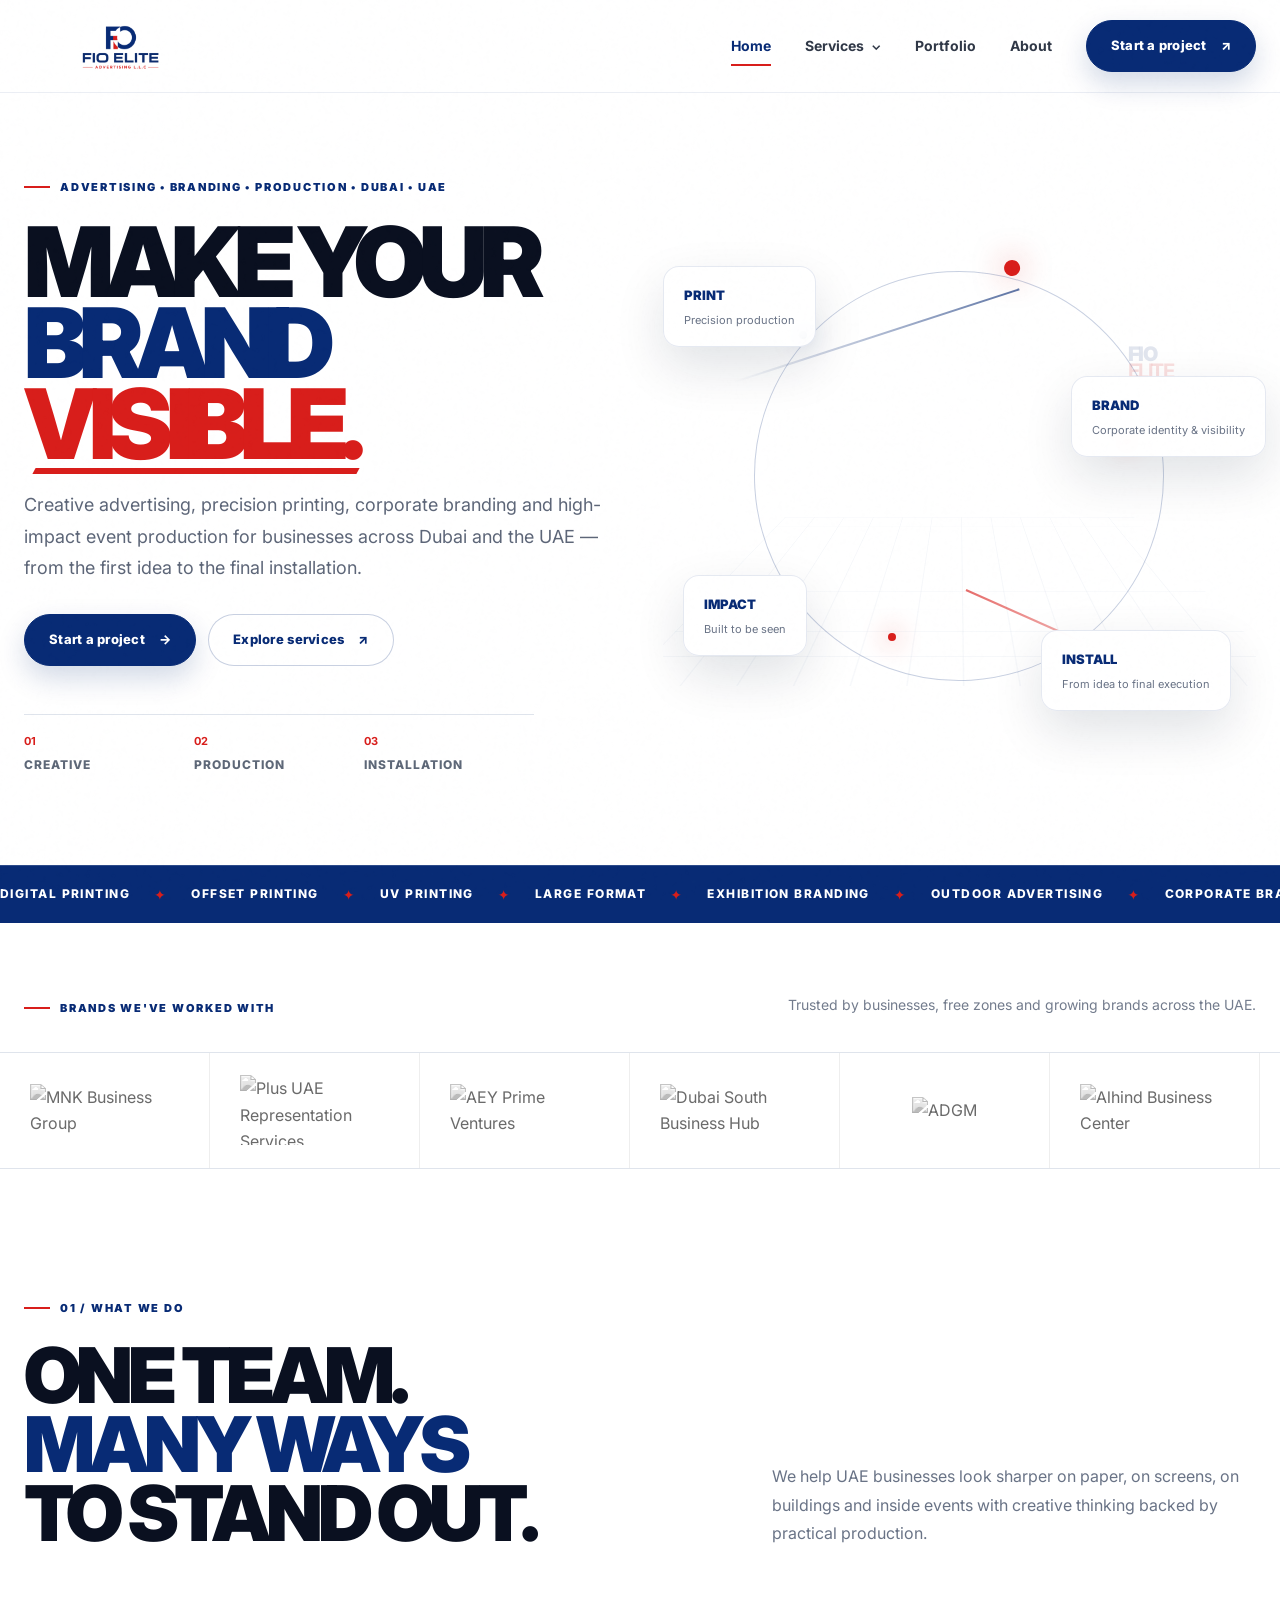
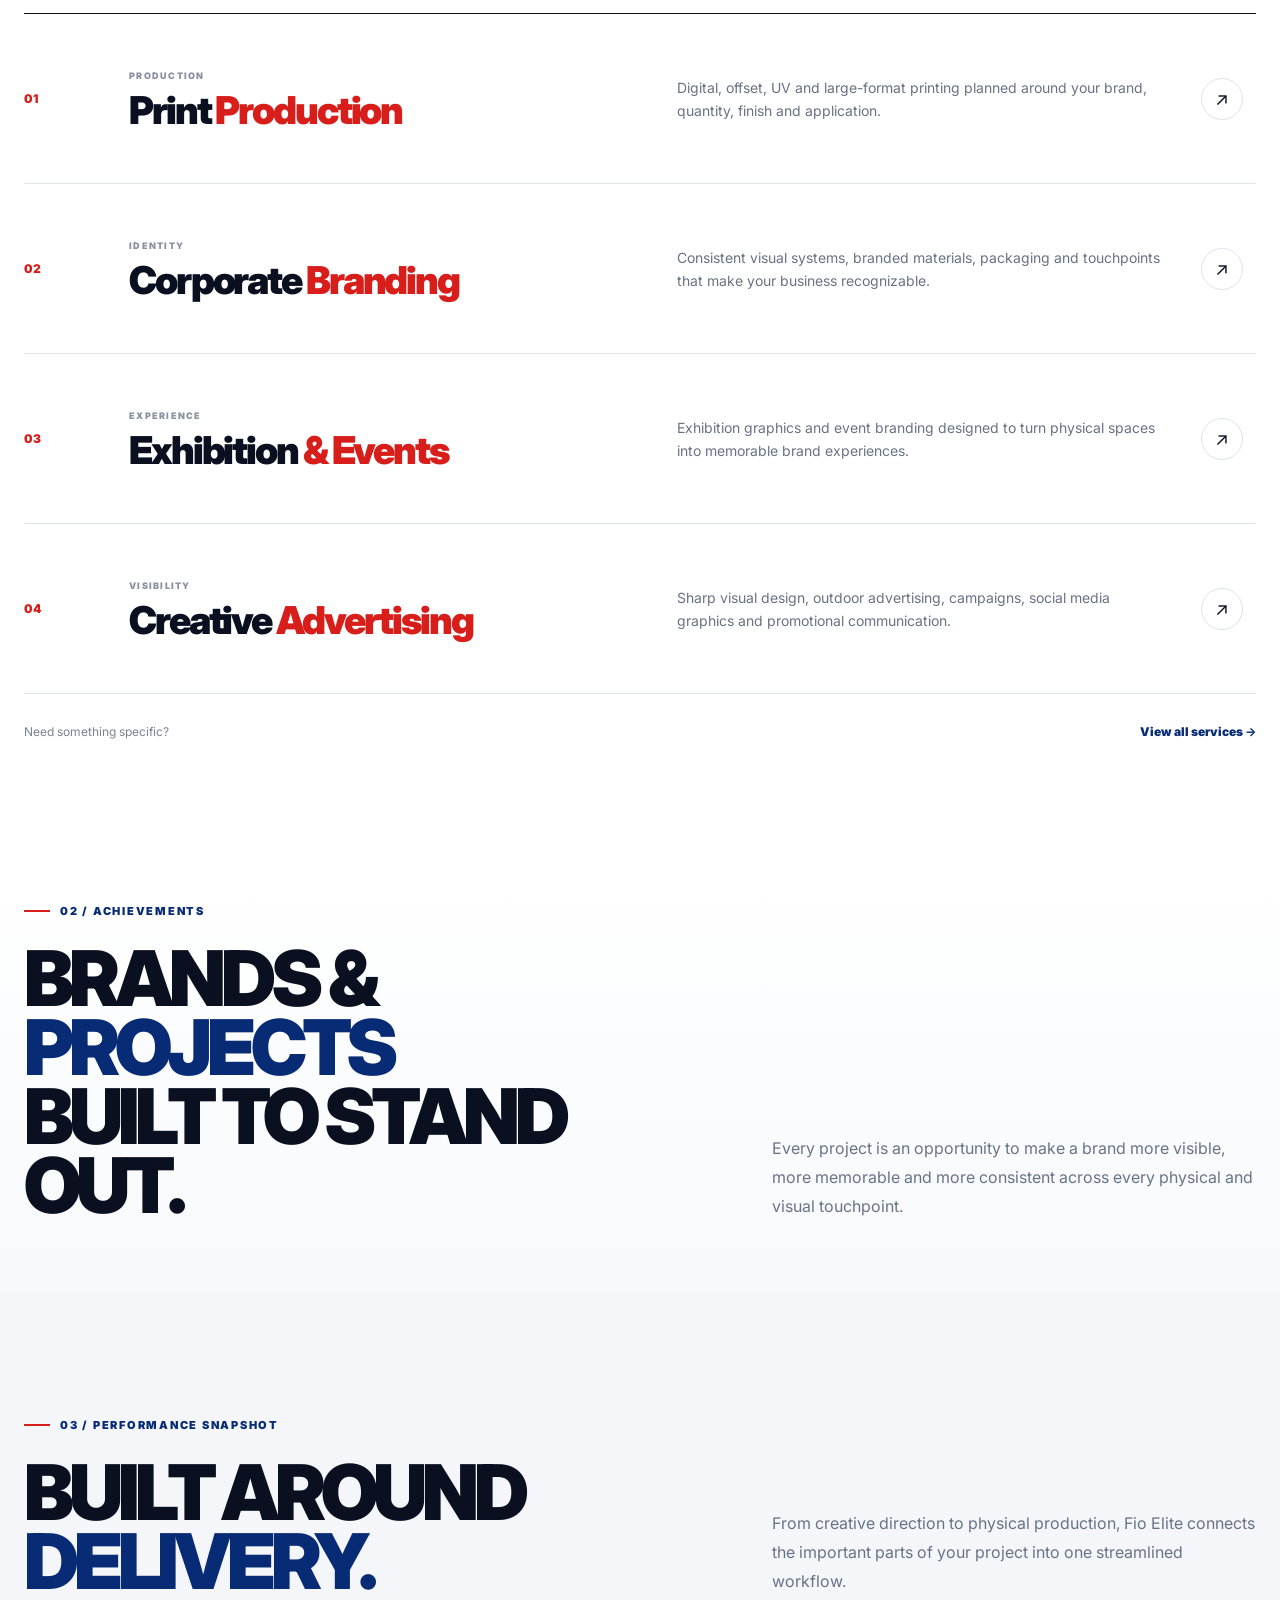
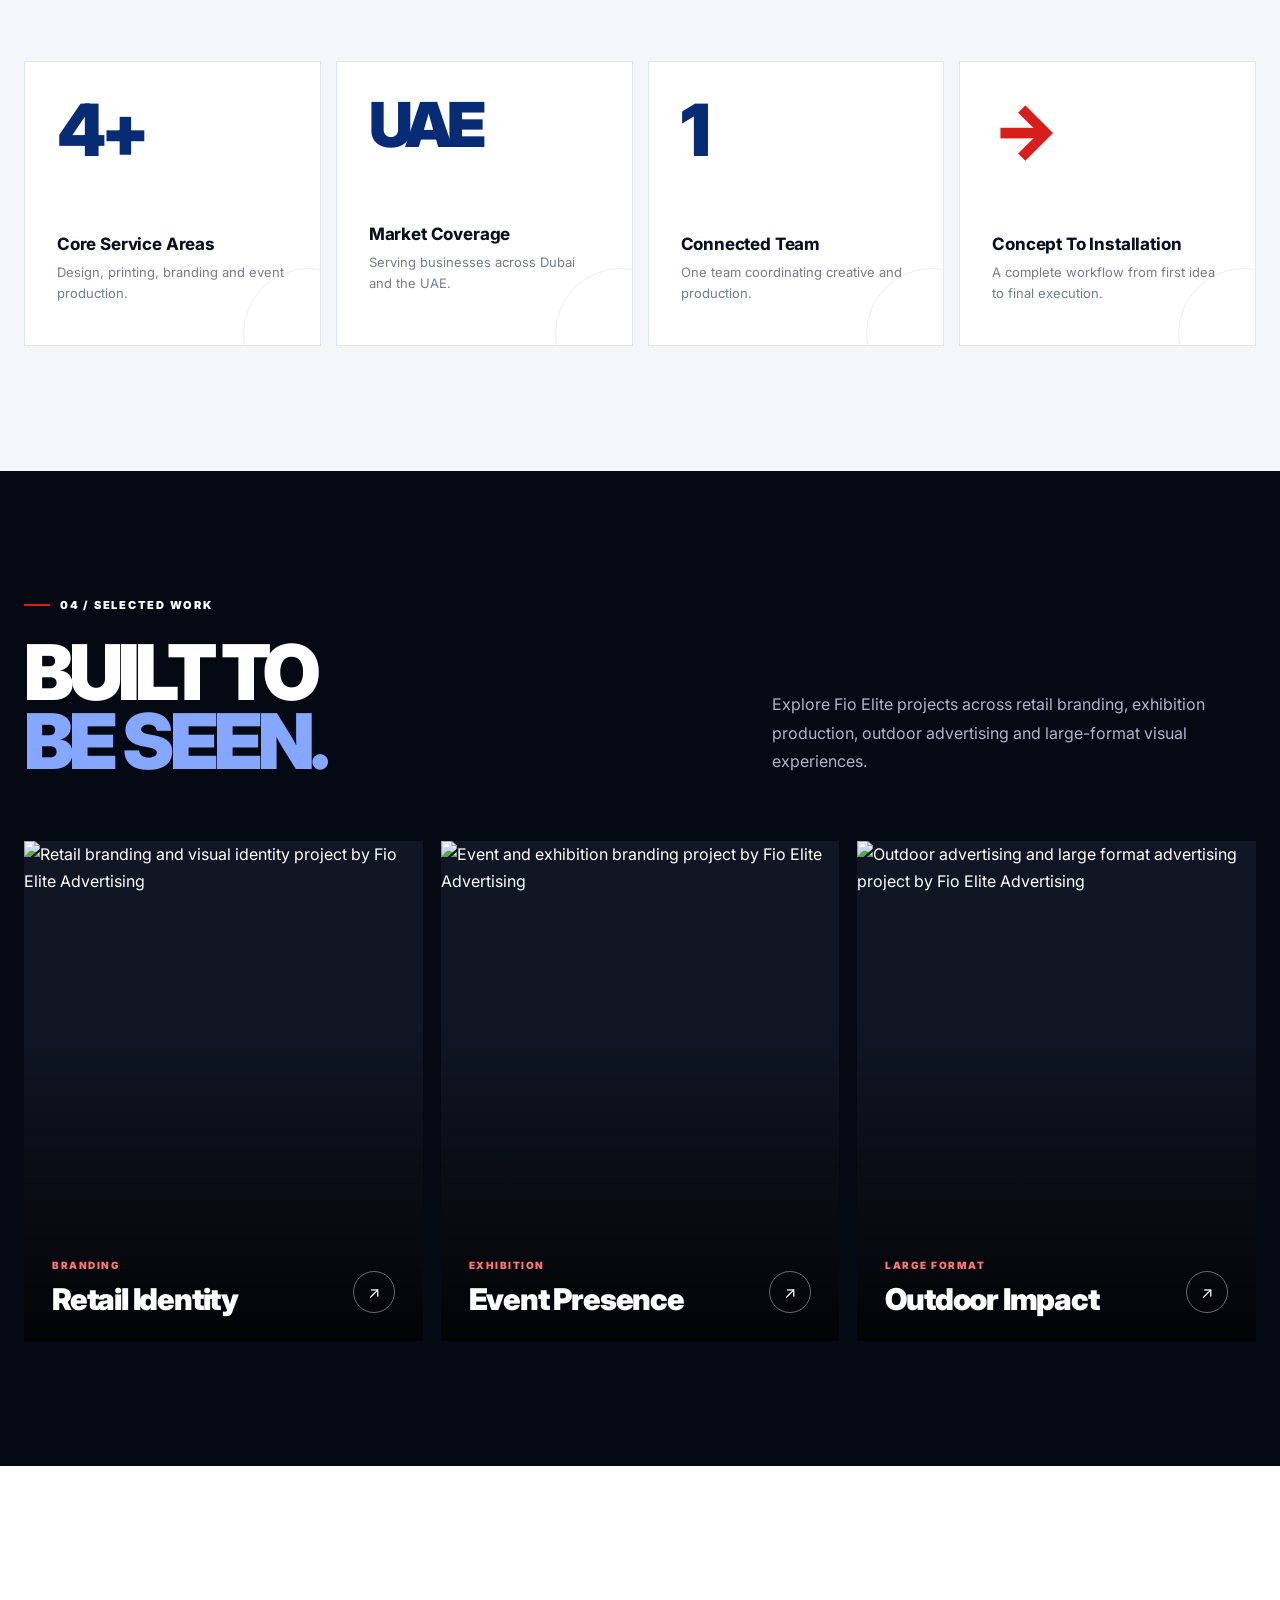
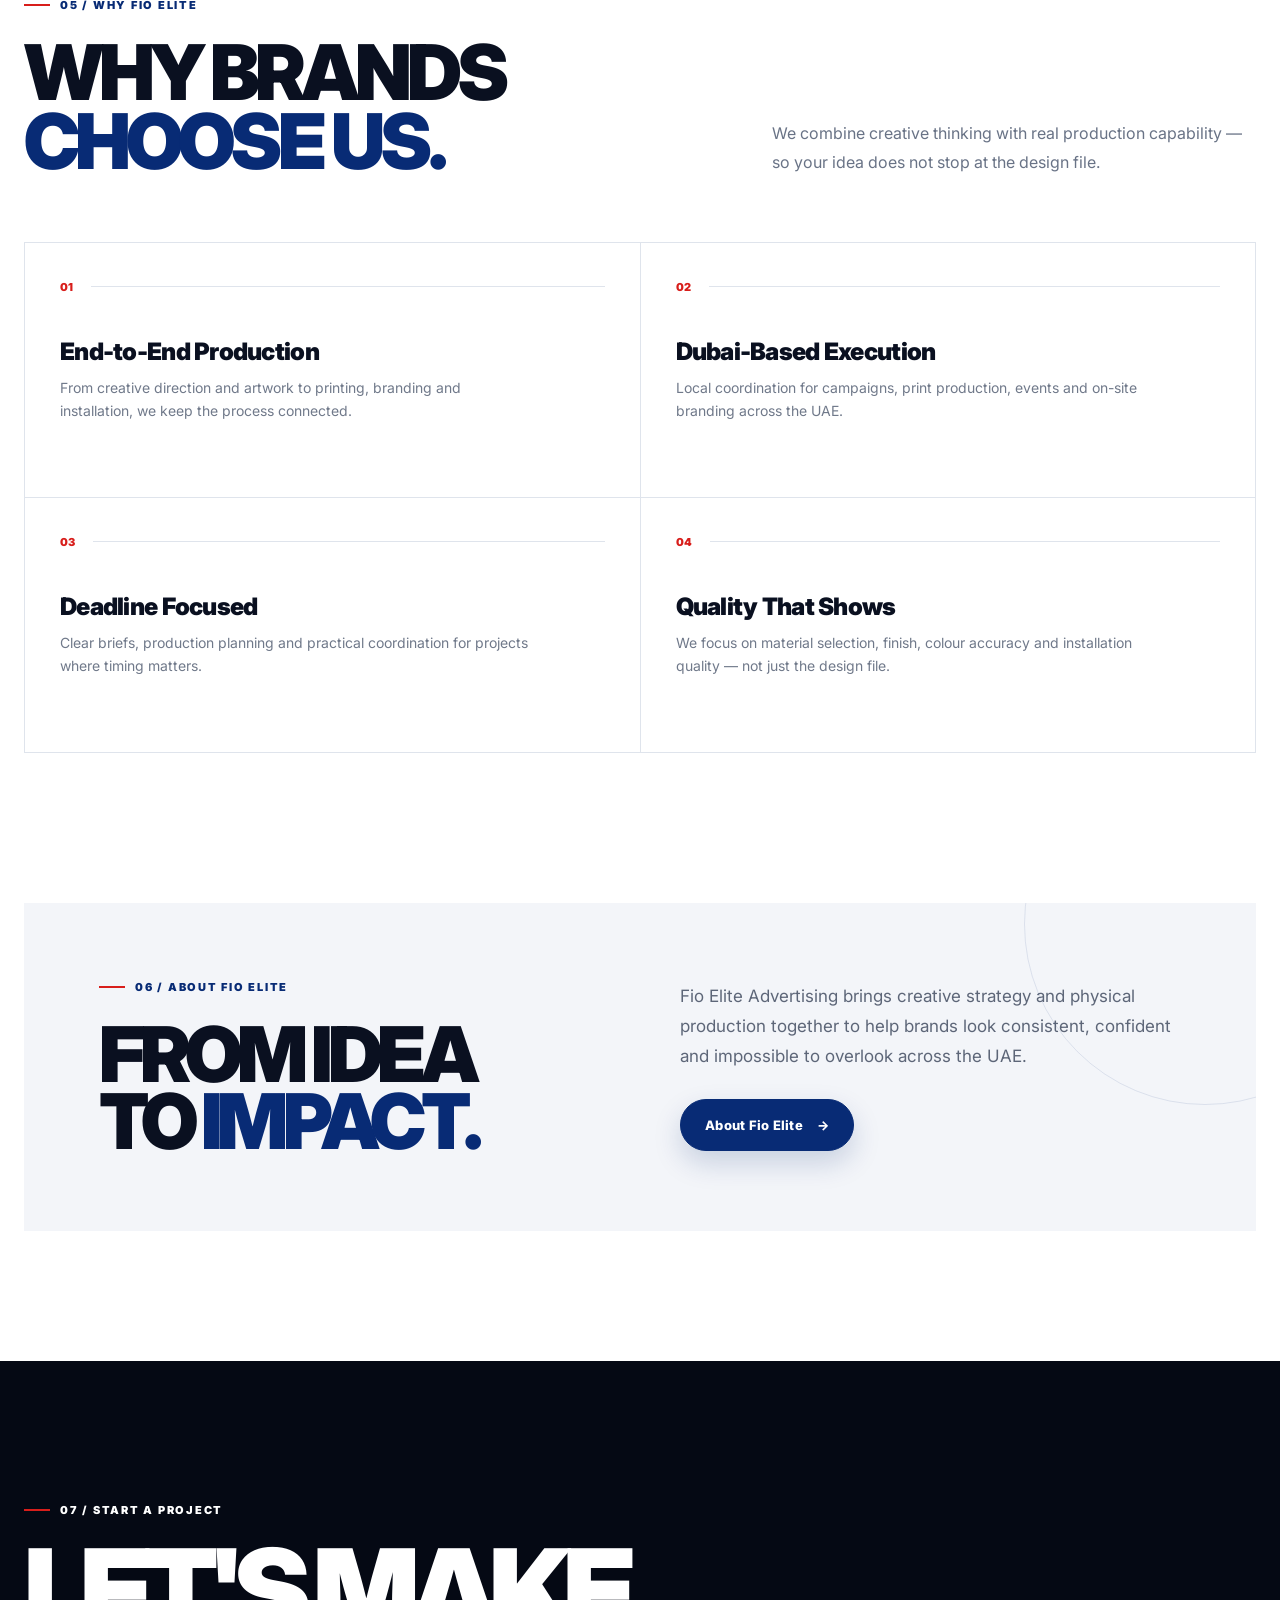
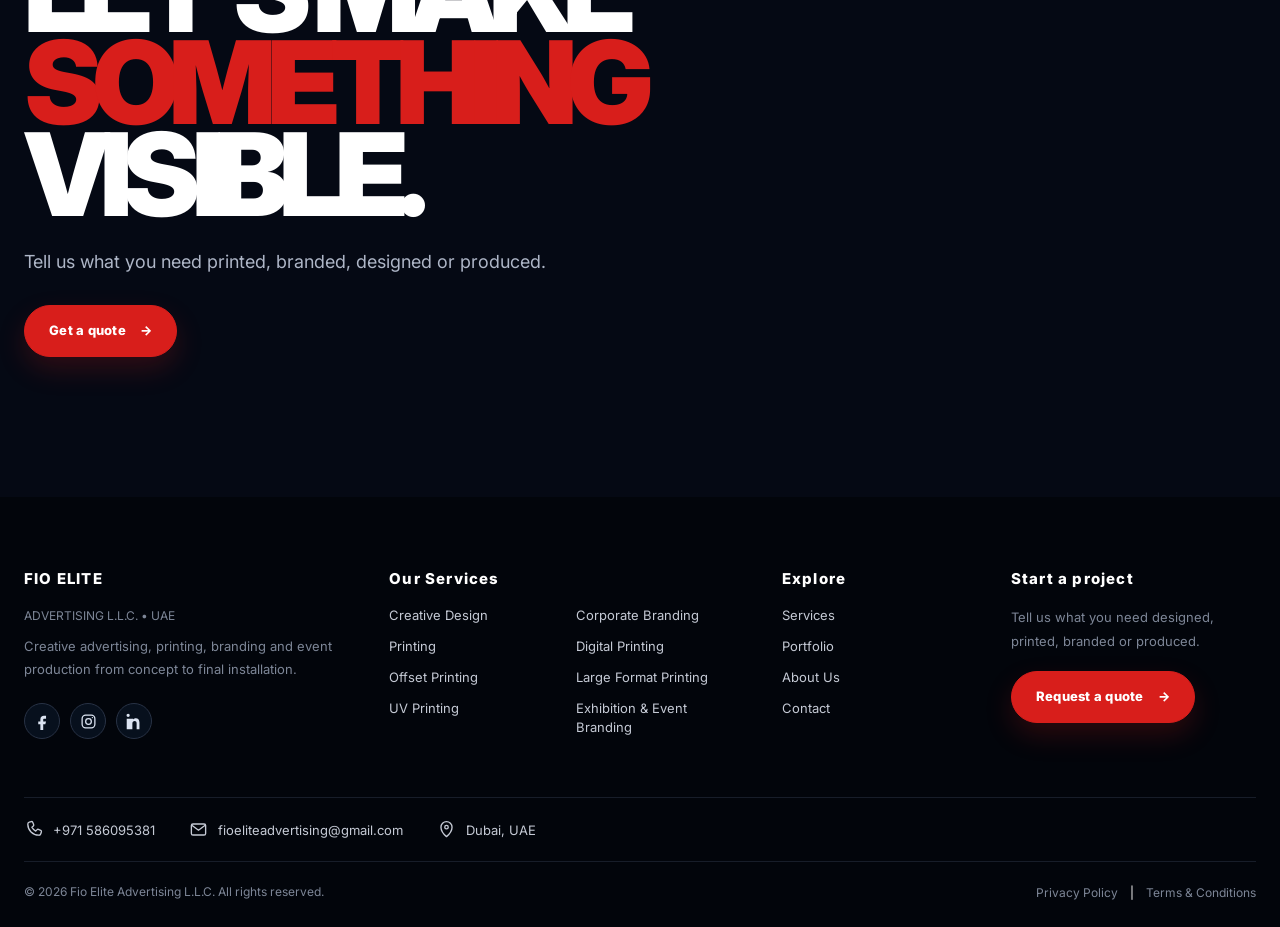
==== commit 198a54ac: "chnages updated" ====
--- a/Fio-elite website/index.html
+++ b/Fio-elite website/index.html
@@ -42,7 +42,20 @@
 
     <nav class="navlinks" aria-label="Main navigation">
       <a href="home.html" class="active">Home</a>
-      <a href="services.html">Services</a>
+      <details class="nav-service-menu">
+        <summary class="nav-service-toggle">Services <span aria-hidden="true">⌄</span></summary>
+        <div class="nav-service-list" aria-label="Services submenu">
+          <a href="services.html">All Services</a>
+          <a href="creative-design.html">Creative Design</a>
+          <a href="corporate-branding.html">Corporate Branding</a>
+          <a href="exhibition-branding.html">Exhibition & Event Branding</a>
+          <a href="printing.html">Printing</a>
+          <a href="digital-printing.html">Digital Printing</a>
+          <a href="offset-printing.html">Offset Printing</a>
+          <a href="uv-printing.html">UV Printing</a>
+          <a href="large-format-printing.html">Large Format Printing</a>
+        </div>
+      </details>
       <a href="portfolio.html">Portfolio</a>
       <a href="about.html">About</a>
       <a class="btn btn-blue nav-cta" href="contact.html">Start a project <span>↗</span></a>
@@ -300,29 +313,68 @@
 </main>
 
 <footer>
-  <div class="container foot">
-    <div>
+  <div class="container foot foot-expanded">
+    <div class="foot-brand">
       <h3>FIO ELITE</h3>
       <div class="muted">ADVERTISING L.L.C. • UAE</div>
       <p class="muted">Creative advertising, printing, branding and event production from concept to final installation.</p>
-    </div>
-    <div>
+      <div class="footer-social" aria-label="Social media">
+        <a href="#" aria-label="Facebook" title="Facebook">
+          <svg viewBox="0 0 24 24" aria-hidden="true"><path d="M14 8h3V4h-3c-3.1 0-5 1.9-5 5v3H6v4h3v8h4v-8h3l1-4h-4V9c0-.7.3-1 1-1Z"/></svg>
+        </a>
+        <a href="#" aria-label="Instagram" title="Instagram">
+          <svg viewBox="0 0 24 24" aria-hidden="true"><rect x="3" y="3" width="18" height="18" rx="5"/><circle cx="12" cy="12" r="4"/><circle cx="17.5" cy="6.5" r="1" class="fill-dot"/></svg>
+        </a>
+        <a href="#" aria-label="LinkedIn" title="LinkedIn">
+          <svg viewBox="0 0 24 24" aria-hidden="true"><path d="M5 8H1v15h4V8ZM3 1a2.3 2.3 0 1 0 0 4.6A2.3 2.3 0 0 0 3 1ZM9 8H5v15h4v-8.2c0-2.2 1.2-3.5 3.1-3.5 1.8 0 2.9 1.1 2.9 3.5V23h4v-9.6c0-4-2.1-6.1-5.1-6.1-1.8 0-3.2.8-3.9 2V8Z"/></svg>
+        </a>
+      </div>
+    </div>
+    <div class="foot-services">
+      <h3>Our Services</h3>
+      <ul>
+        <li><a href="creative-design.html">Creative Design</a></li>
+        <li><a href="corporate-branding.html">Corporate Branding</a></li>
+        <li><a href="exhibition-branding.html">Exhibition & Event Branding</a></li>
+        <li><a href="printing.html">Printing</a></li>
+        <li><a href="digital-printing.html">Digital Printing</a></li>
+        <li><a href="offset-printing.html">Offset Printing</a></li>
+        <li><a href="uv-printing.html">UV Printing</a></li>
+        <li><a href="large-format-printing.html">Large Format Printing</a></li>
+      </ul>
+    </div>
+    <div class="foot-explore">
       <h3>Explore</h3>
       <p>
-        <a href="services.html">Services</a><br>
-        <a href="portfolio.html">Portfolio</a><br>
-        <a href="about.html">About Us</a><br>
+        <a href="services.html">Services</a>
+        <a href="portfolio.html">Portfolio</a>
+        <a href="about.html">About Us</a>
         <a href="contact.html">Contact</a>
       </p>
     </div>
-    <div>
+    <div class="foot-start">
       <h3>Start a project</h3>
       <p class="muted">Tell us what you need designed, printed, branded or produced.</p>
       <a class="btn btn-red" href="contact.html">Request a quote <span>→</span></a>
     </div>
   </div>
+  <div class="container footer-contact">
+    <a class="footer-contact-item" href="tel:+971586095381" aria-label="Call Fio Elite">
+      <svg viewBox="0 0 24 24" aria-hidden="true"><path d="M6.6 2.8 9.2 2a1.5 1.5 0 0 1 1.8.8l1.2 3a1.5 1.5 0 0 1-.4 1.7L10 9.2a15.8 15.8 0 0 0 4.8 4.8l1.7-1.8a1.5 1.5 0 0 1 1.7-.4l3 1.2a1.5 1.5 0 0 1 .8 1.8l-.8 2.6a2.5 2.5 0 0 1-2.5 1.8C10.9 19 5 13.1 4.8 5.3a2.5 2.5 0 0 1 1.8-2.5Z"/></svg>
+      <span>+971 586095381</span>
+    </a>
+    <a class="footer-contact-item" href="mailto:fioeliteadvertising@gmail.com" aria-label="Email Fio Elite">
+      <svg viewBox="0 0 24 24" aria-hidden="true"><rect x="3" y="5" width="18" height="14" rx="2"/><path d="m4 7 8 6 8-6"/></svg>
+      <span>fioeliteadvertising@gmail.com</span>
+    </a>
+    <div class="footer-contact-item">
+      <svg viewBox="0 0 24 24" aria-hidden="true"><path d="M12 21s7-6.1 7-12a7 7 0 1 0-14 0c0 5.9 7 12 7 12Z"/><circle cx="12" cy="9" r="2.2"/></svg>
+      <span>Dubai, UAE</span>
+    </div>
+  </div>
   <div class="container footer-bottom">
     <div class="muted">© 2026 Fio Elite Advertising L.L.C. All rights reserved.</div>
+    <div class="footer-legal"><a href="#">Privacy Policy</a><span>|</span><a href="#">Terms &amp; Conditions</a></div>
   </div>
 </footer>
 
--- a/Fio-elite website/css/style.css
+++ b/Fio-elite website/css/style.css
@@ -84,7 +84,7 @@
 ========================================================= */
 
 *{box-sizing:border-box}
-html{scroll-behavior:smooth}
+html{scroll-behavior:smooth;overflow-x:clip}
 body{
   margin:0;
   font-family:var(--font-family);
@@ -93,9 +93,12 @@
   color:var(--text-color);
   background:#fff;
   line-height:1.65;
-  overflow-x:hidden;
-}
-body:has(.navlinks.open){overflow:hidden}
+  overflow-x:clip;
+  overscroll-behavior-x:none;
+  width:100%;
+  max-width:100%;
+}
+body.menu-open{overflow:hidden}
 img{max-width:100%;display:block}
 a{color:inherit;text-decoration:none}
 button{font:inherit}
@@ -161,6 +164,7 @@
 .menu{display:none;border:0;background:none;font-size:28px;color:var(--blue);cursor:pointer}
 /* Legacy 3-span hamburger markup (used on a couple of pages) rendered the same way as the ☰ glyph */
 .menu span{display:block;width:22px;height:2px;margin:5px 0;background:var(--blue)}
+.nav-service-menu{position:relative;display:block}.nav-service-toggle{position:relative;padding:10px 0;color:#303847;font-size:14px;font-weight:700;cursor:pointer;list-style:none;display:flex;align-items:center;gap:7px}.nav-service-toggle::-webkit-details-marker{display:none}.nav-service-toggle span{font-size:13px;transition:transform .2s ease}.nav-service-menu[open]>.nav-service-toggle span{transform:rotate(180deg)}.nav-service-list{display:none;position:absolute;top:calc(100% + 12px);left:50%;transform:translateX(-50%);width:250px;padding:8px;background:#fff;border:1px solid var(--line);box-shadow:0 18px 45px rgba(8,21,47,.12);z-index:110}.nav-service-menu[open] .nav-service-list{display:block}.nav-service-list a{display:block;padding:10px 12px;color:#303847;font-size:13px;font-weight:600}.nav-service-list a:hover,.nav-service-list a:focus-visible,.nav-service-list a[aria-current="page"]{color:var(--blue);background:#f6f8fc}
 
 
 /* =========================================================
@@ -493,14 +497,45 @@
    One footer structure, reused everywhere.
 ========================================================= */
 
-footer{background:#02050b;color:#fff;padding:75px 0 25px}
-.foot{display:grid;grid-template-columns:1.2fr .6fr .8fr;gap:80px;padding-bottom:70px}
-.foot h3{font-size:15px;letter-spacing:.08em;margin:0 0 17px;font-weight:800}
+footer{background:#02050b;color:#fff;padding:72px 0 24px}
+.foot{display:grid;grid-template-columns:minmax(0,1.05fr) minmax(0,1.55fr) minmax(150px,.7fr) minmax(240px,1fr);gap:46px;padding-bottom:58px;align-items:start}
+.foot h3{font-size:15px;letter-spacing:.08em;margin:0 0 17px;font-weight:800;color:#fff;line-height:1.35}
 .foot p{font-size:13px;line-height:1.8;max-width:380px;margin:0}
-.foot a:not(.btn){color:#c5cad5;transition:.25s}
+.foot a:not(.btn){color:#c5cad5;transition:color .25s ease}
 .foot a:not(.btn):hover{color:#fff}
 .muted{color:#7d8697;font-size:12px;line-height:1.7}
-.footer-bottom{border-top:1px solid #171d29;padding-top:22px}
+.foot-brand .muted{display:block}
+.foot-brand > p{margin-top:8px}
+.footer-social{display:flex;align-items:center;gap:10px;margin-top:22px}
+.footer-social a{width:36px;height:36px;border:1px solid #283245;border-radius:50%;display:grid;place-items:center;color:#dce4f2!important;background:#07101d}
+.footer-social a:hover{border-color:#fff;background:#0b1728}
+.footer-social svg{width:17px;height:17px;fill:currentColor;stroke:none}
+.footer-social svg rect,.footer-social svg circle{fill:none;stroke:currentColor;stroke-width:1.8}
+.footer-social svg .fill-dot{fill:currentColor;stroke:none}
+.foot-services ul{list-style:none;margin:0;padding:0;display:grid;grid-template-columns:minmax(0,1fr) minmax(0,1fr);column-gap:32px;row-gap:12px;align-items:start}
+.foot-services li{font-size:13px;line-height:1.45;min-width:0}
+/* Footer services: exactly 4 items per column.
+   Exhibition & Event Branding stays on the bottom row, directly below
+   the fourth left-column item (UV Printing). */
+.foot-services li:nth-child(1){grid-column:1;grid-row:1;}
+.foot-services li:nth-child(2){grid-column:2;grid-row:1;}
+.foot-services li:nth-child(4){grid-column:1;grid-row:2;}
+.foot-services li:nth-child(5){grid-column:2;grid-row:2;}
+.foot-services li:nth-child(6){grid-column:1;grid-row:3;}
+.foot-services li:nth-child(8){grid-column:2;grid-row:3;}
+.foot-services li:nth-child(7){grid-column:1;grid-row:4;}
+.foot-services li:nth-child(3){grid-column:2;grid-row:4;}
+.foot-services a{color:#c5cad5;display:block}
+.foot-explore p{display:flex;flex-direction:column;gap:12px;margin:0}
+.foot-explore p a{line-height:1.45;display:block}
+.foot-start .btn{margin-top:18px}
+.footer-contact{border-top:1px solid #171d29;padding:22px 0;display:flex;align-items:center;gap:34px;flex-wrap:wrap}
+.footer-contact-item{display:inline-flex;align-items:center;gap:10px;color:#c5cad5!important;font-size:13px;line-height:1.4}
+.footer-contact-item svg{width:19px;height:19px;flex:0 0 19px;fill:none;stroke:currentColor;stroke-width:1.7;stroke-linecap:round;stroke-linejoin:round}
+.footer-bottom{border-top:1px solid #171d29;padding-top:20px;display:flex;align-items:center;justify-content:space-between;gap:20px}
+.footer-legal{display:flex;align-items:center;gap:12px;font-size:12px}
+.footer-legal a{color:#7d8697!important}
+.footer-legal a:hover{color:#fff!important}
 
 
 /* =========================================================
@@ -536,24 +571,49 @@
   .section-head,.performance-title{grid-template-columns:1fr;gap:25px}
   .performance-grid{grid-template-columns:repeat(2,1fr)}
   .service-row{grid-template-columns:55px 1fr 1fr 45px}
-  .foot{gap:40px}
+  .foot{gap:36px}
   .service-detail{grid-template-columns:1fr;gap:35px}
   .grid-4{grid-template-columns:repeat(2,1fr)}
 }
 @media(max-width:760px){
-  .container{width:min(calc(100% - 30px),var(--max))}
-  .nav{height:76px}
+  .container{width:min(calc(100% - 30px),var(--max));max-width:100%}
+  .nav{height:76px;min-width:0}
+  main,section,.container{max-width:100vw}
   .logo{width:150px}
   .menu{display:block;position:relative;z-index:101}
   .navlinks{
-    position:fixed;inset:76px 0 0;background:#fff;
-    display:flex;flex-direction:column;align-items:flex-start;gap:8px;
-    padding:35px 25px;transform:translateX(100%);transition:.4s var(--ease);
-    box-shadow:0 20px 50px rgba(0,0,0,.1)
+    position:fixed;top:76px;right:0;bottom:0;left:0;
+    width:100vw;max-width:100vw;height:calc(100dvh - 76px);
+    background:#fff;color:var(--text-color);
+    display:flex;flex-direction:column;align-items:stretch;gap:0;
+    padding:14px 20px 30px;
+    opacity:0;visibility:hidden;pointer-events:none;
+    transition:opacity .2s ease,visibility .2s ease;
+    box-shadow:0 20px 50px rgba(0,0,0,.12);
+    border-top:1px solid rgba(8,43,117,.08);
+    overflow-y:auto;overflow-x:hidden;overscroll-behavior:contain;
+    touch-action:pan-y;z-index:100;isolation:isolate;
   }
-  .navlinks.open{transform:translateX(0)}
-  .navlinks>a:not(.btn){font-size:22px;padding:14px 0}
-  .nav-cta{margin-top:15px;width:100%}
+  .navlinks.open{opacity:1;visibility:visible;pointer-events:auto}
+  .navlinks>a:not(.btn),.nav-service-toggle{
+    display:flex;align-items:center;width:100%;min-height:54px;
+    padding:14px 4px;color:#303847;border:0;border-bottom:1px solid rgba(8,43,117,.09);
+    background:#fff;font-size:19px;font-weight:700;text-align:left;
+  }
+  .navlinks>a:not(.btn):hover,.navlinks>a:not(.btn):focus-visible,
+  .navlinks>a.active,.navlinks>a[aria-current="page"],
+  .nav-service-menu[open]>.nav-service-toggle{color:var(--blue);background:#f6f8fc}
+  .navlinks>a:not(.btn)::after{display:none}
+  .nav-service-menu{width:100%;margin:0;padding:0;border:0;background:#fff}
+  .nav-service-toggle{list-style:none;justify-content:space-between;cursor:pointer}
+  .nav-service-toggle::-webkit-details-marker{display:none}
+  .nav-service-toggle span{font-size:18px;transition:transform .2s ease}
+  .nav-service-menu[open] .nav-service-toggle span{transform:rotate(180deg)}
+  .nav-service-list{width:100%;background:#f6f8fc;border-bottom:1px solid rgba(8,43,117,.09);padding:4px 0 8px}
+  .nav-service-list a{display:flex;align-items:center;min-height:46px;padding:10px 12px 10px 18px;color:#27334a;background:#f6f8fc;border-bottom:1px solid rgba(8,43,117,.07);font-size:15px;font-weight:600}
+  .nav-service-list a:last-child{border-bottom:0}
+  .nav-service-list a:hover,.nav-service-list a:focus-visible,.nav-service-list a[aria-current="page"]{color:var(--blue);background:#eaf0fb}
+  .nav-cta{margin-top:18px;width:100%;flex:0 0 auto}
 
   .hero{padding-top:50px;padding-bottom:55px}
   .hero h1{font-size:clamp(57px,17vw,90px)}
@@ -592,7 +652,10 @@
   .about-section{padding-bottom:85px}
   .final-cta{padding:95px 0}
   .final-cta h2{font-size:67px}
-  .foot{grid-template-columns:1fr;gap:45px;padding-bottom:50px}
+  .foot{grid-template-columns:1fr;gap:38px;padding-bottom:42px}
+  .footer-contact{display:grid;grid-template-columns:1fr;gap:14px}
+  .footer-bottom{display:grid;gap:10px}
+  .footer-legal{justify-content:flex-start}
 
   .page-hero{padding:135px 0 60px}
   .service-detail{padding:60px 0}
@@ -602,3 +665,51 @@
 @media(prefers-reduced-motion:reduce){
   *,*::before,*::after{animation-duration:.01ms!important;animation-iteration-count:1!important;scroll-behavior:auto!important;transition-duration:.01ms!important}
 }
+
+/* Mobile stability safeguards */
+@media(max-width:760px){
+  main{width:100%;max-width:100%;overflow-x:clip}
+  section{max-width:100%;overflow-x:clip}
+  .hero,.hero-copy,.hero-visual{min-width:0;max-width:100%;}
+  .hero-visual{overflow:hidden}
+  .hero-motion{overflow:hidden;max-width:100%}
+  .hero h1,.hero .lead{max-width:100%;overflow-wrap:anywhere}
+  .actions{max-width:100%}
+  .service-row,.service-title,.service-row p{min-width:0;max-width:100%}
+  .service-row p{overflow-wrap:anywhere}
+  .grid-3,.grid-4,.performance-grid,.why-grid{min-width:0}
+  .work,.stat-card,.why-card{min-width:0;max-width:100%}
+}
+
+/* =========================================================
+   SERVICE DETAIL HERO IMAGES + CONSISTENT SERVICE FOOTER
+========================================================= */
+.service-page-hero{padding:150px 0 80px}
+.service-page-hero-grid{display:grid;grid-template-columns:minmax(0,1fr) minmax(420px,.9fr);gap:70px;align-items:center}
+.service-page-hero-copy{min-width:0}
+.service-page-hero-copy p{max-width:680px}
+.service-page-hero-image{min-width:0}
+.service-page-hero-image img{width:100%;height:470px;object-fit:cover;border-radius:28px;box-shadow:var(--shadow);border:1px solid var(--line)}
+.foot-expanded{grid-template-columns:1.15fr 1.25fr .65fr .9fr;gap:52px;align-items:start}
+
+@media(max-width:1050px){
+  .service-page-hero-grid{grid-template-columns:1fr 1fr;gap:35px}
+  .service-page-hero-image img{height:390px}
+  .foot-expanded{grid-template-columns:1fr 1fr;gap:42px}
+}
+@media(max-width:760px){
+  .service-page-hero{padding:125px 0 55px}
+  .service-page-hero-grid{grid-template-columns:1fr;gap:30px}
+  .service-page-hero-image{order:-1}
+  .service-page-hero-image img{height:280px;border-radius:20px}
+  .service-page-hero-copy h1{font-size:clamp(42px,12vw,62px)}
+  .foot-expanded{grid-template-columns:1fr;gap:38px}
+  .foot-services ul{grid-template-columns:1fr 1fr;column-gap:20px;row-gap:10px}
+  .footer-contact{display:grid;grid-template-columns:1fr;gap:14px}
+  .footer-bottom{display:grid;gap:10px}
+}
+@media(max-width:420px){
+  .foot-services ul{grid-template-columns:1fr}
+  .foot-services li{grid-column:auto!important;grid-row:auto!important;order:initial}
+  .foot-services li:nth-child(3){order:8}
+}
